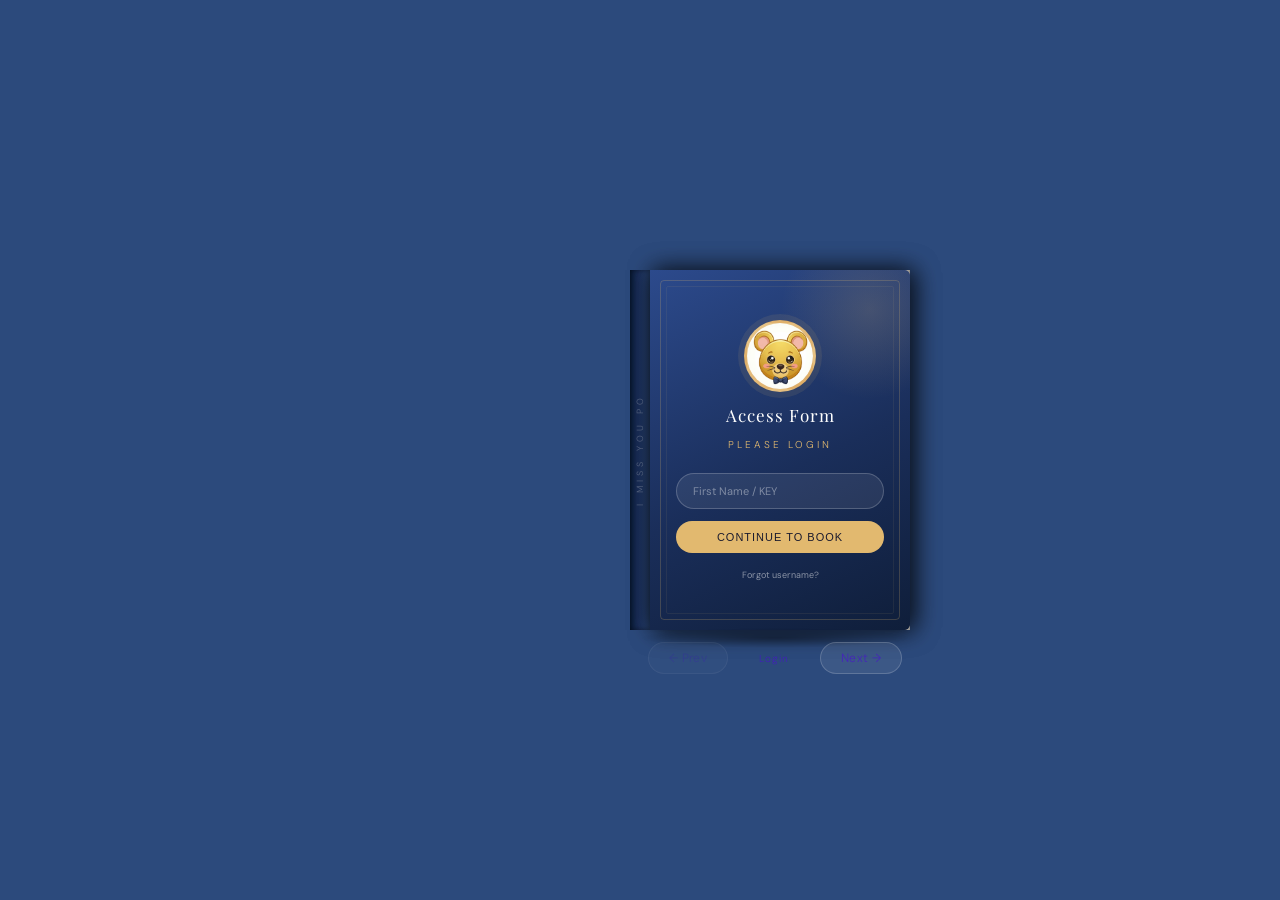
==== miniProject/3d-book-portfolio.html @ 0c10f8c3 "Add files via upload" ====
<!DOCTYPE html>
<html lang="en">
<head>
<meta charset="UTF-8">
<meta name="viewport" content="width=device-width, initial-scale=1.0, maximum-scale=1.0">
<title>MINI PROJECT NI MICK</title>
<link href="https://fonts.googleapis.com/css2?family=Playfair+Display:ital,wght@0,400;0,500;1,400&family=DM+Sans:wght@300;400;500&display=swap" rel="stylesheet">
<link rel="stylesheet" href="style.css">
</head>
<body>
<audio id="bgMusic" loop>
  <source src="Such a good duo  BEN&BEN - LIFETIME (REIMAGINED).mp3" type="audio/mpeg">
</audio>

<!--
  BOOK STRUCTURE:
  page-0 = Login Cover (front) / Inside-cover (back)
  page-1 = Original Cover (front) / Inside-cover (back)
  page-2 = About (front) / Projects (back)
  page-3 = Work Experience (front) / Education (back)
  page-4 = Skills (front) / Tools (back)
  page-5 = Contact (front) / Back cover (back)
-->

<div class="scene" id="scene">
  <div class="book" id="book">

    <!-- SPINE -->
    <div class="spine"><span class="spine-text">i miss you po</span></div>

    <!-- PAGE 0 — LOGIN COVER -->
    <div class="page page-0" id="page-0">
      <!-- FRONT: Login Cover -->
      <div class="face cover-face">
        <div class="cover-frame"></div>
        <div class="cover-frame2"></div>
        <div class="c-avatar">
          <img src="images/maws.png" alt="Profile">
        </div>
        <div class="c-name">Access Form</div>
        <div class="c-role">Please Login</div>
        
        <div class="login-form">
          <input type="text" class="login-input" id="userLogin" placeholder="First Name / KEY">
          <button class="login-btn"  onclick="userLogin()">Continue to book</button>
          <a href="#" id="openModal" class="forgot-link">Forgot username?</a>
        </div>


      </div>
      <!-- BACK: Inside cover left -->
      <div class="face back cover-back-face">
        <div class="cover-back-inner">
          <p>"Was there a lifetime waiting for us. In a world where I was yours?"</p>
        </div>
      </div>
    </div>

    <!-- PAGE 1 — ORIGINAL COVER -->
    <div class="page page-1" id="page-1">
      <!-- FRONT: Cover -->
      <div class="face cover-face">
        <div class="cover-frame"></div>
        <div class="cover-frame2"></div>
        <div class="b-avatar" id="openLetter">
          <img src="images/embelop.svg" alt="Profile">
        </div>
        <div class="c-name" id="welcomeUser"> </div>
        <div class="c-role">Different Projects</div>
        <div class="c-loc">Semi Vibe Coded</div>
        <div class="c-nav">
          <div class="c-nav-item" onclick="goToPage(2,event)">Open Book <span>›</span></div>
        </div>


      </div>
      <!-- BACK: Inside cover left -->
      <div class="face back cover-back-face">
        <div class="cover-back-inner">
          <p>"Was there a lifetime waiting for us. In a world where I was yours?"</p>
        </div>
      </div>
    </div>

    <!-- PAGE 2 — ABOUT / PROJECTS -->
    <div class="page page-2" id="page-2">
      <!-- FRONT: About -->
      <div class="face page-face">
        <div class="sec-label">About Book</div>
        <div class="about-header">
          <div class="sm-avatar">
            <img src="images/mouse.jfif">
          </div>
          <div>
            <div class="about-name">Mini Projects Book</div>
            <div class="about-role">HTML · CSS · JavaScript</div>
          </div>
        </div>
        <p class="about-bio">This stuff showcases projects created by Mickael as part of journey in learning JavaScript and web development. Every shi in this collection was built by applying newly learned concepts to real, functional applications. Through hands-on practice and continuous experimentation, these projects reflect not only technical skills but also creativity, and a commitment to learning.</p>
        <div class="sec-label">!!!</div>
        <div class="proj-card">
          <div class="proj-name">Additional</div>
          <div class="proj-desc">Sorry not sorry, pero hindi narerecord mga progress and data niyo kasi di ko pa naaral ang DB.</div>
          <div class="proj-tags"><span class="tag">SORRY</span><span class="tag">NOT</span><span class="tag">SORRY</span></div>
        </div>
        <div class="page-num page-num-right">1</div>
      </div>
      <!-- BACK -->
      <div class="face back page-face right-page">
        <div class="sec-label">My Projects</div>
        <div class="proj-card">
          <div class="proj-name">Weather Dashboard</div>
          <div class="proj-desc">Real-time weather with charts and location search.</div>
          <div class="proj-tags"><span class="tag">React</span><span class="tag">OpenWeather API</span></div>
        </div>
        <div class="proj-card">
          <div class="proj-name">Blog CMS</div>
          <div class="proj-desc">Headless CMS with markdown editor and image upload.</div>
          <div class="proj-tags"><span class="tag">Next.js</span><span class="tag">Contentful</span></div>
        </div>
        <div class="proj-card">
          <div class="proj-name">Chat App</div>
          <div class="proj-desc">Real-time messaging with rooms and file sharing.</div>
          <div class="proj-tags"><span class="tag">Socket.io</span><span class="tag">Express</span></div>
        </div>
        <div class="page-num page-num-left">2</div>
      </div>
    </div>

    <!-- PAGE 3 — WORK / EDUCATION -->
    <div class="page page-3" id="page-3">
      <!-- FRONT: Work Experience -->
      <div class="face page-face">
        <div class="sec-label">Work Experience</div>
        <div class="exp-item">
          <div class="exp-title">Senior Developer — Software Pro</div>
          <div class="exp-co">Tech Solutions Inc.</div>
          <div class="exp-date">2022 – Present</div>
        </div>
        <div class="exp-item">
          <div class="exp-title">Web Developer</div>
          <div class="exp-co">Digital Agency PH</div>
          <div class="exp-date">2020 – 2022</div>
        </div>
        <div class="exp-item">
          <div class="exp-title">Junior Developer</div>
          <div class="exp-co">StartupHub Manila</div>
          <div class="exp-date">2019 – 2020</div>
        </div>
        <div class="exp-item">
          <div class="exp-title">Freelance Developer</div>
          <div class="exp-co">Self-employed</div>
          <div class="exp-date">2018 – 2019</div>
        </div>
        <div class="page-num page-num-right">3</div>
      </div>
      <!-- BACK: Education -->
      <div class="face back page-face right-page">
        <div class="sec-label">Education</div>
        <div class="exp-item">
          <div class="exp-title">BS Computer Science</div>
          <div class="exp-co">University of the Philippines</div>
          <div class="exp-date">2015 – 2019</div>
        </div>
        <div class="exp-item">
          <div class="exp-title">Fullstack Bootcamp</div>
          <div class="exp-co">Zuitt Coding Bootcamp</div>
          <div class="exp-date">2019</div>
        </div>
        <div class="sec-label" style="margin-top:4px;">Certifications</div>
        <div class="exp-item">
          <div class="exp-title">AWS Solutions Architect</div>
          <div class="exp-co">Amazon Web Services</div>
          <div class="exp-date">2023</div>
        </div>
        <div class="exp-item">
          <div class="exp-title">Meta Front-End Developer</div>
          <div class="exp-co">Meta / Coursera</div>
          <div class="exp-date">2022</div>
        </div>
        <div class="page-num page-num-left">4</div>
      </div>
    </div>

    <!-- PAGE 4 — SKILLS / TOOLS -->
    <div class="page page-4" id="page-4">
      <!-- FRONT: Skills -->
      <div class="face page-face" id="skills-face">
        <div class="sec-label">Technical Skills</div>
        <div class="skill-row">
          <div class="skill-hdr"><span>HTML / CSS</span><span>95%</span></div>
          <div class="skill-track"><div class="skill-fill" data-w="0.95"></div></div>
        </div>
        <div class="skill-row">
          <div class="skill-hdr"><span>JavaScript</span><span>90%</span></div>
          <div class="skill-track"><div class="skill-fill" data-w="0.90"></div></div>
        </div>
        <div class="skill-row">
          <div class="skill-hdr"><span>React / Vue</span><span>85%</span></div>
          <div class="skill-track"><div class="skill-fill" data-w="0.85"></div></div>
        </div>
        <div class="skill-row">
          <div class="skill-hdr"><span>Node.js</span><span>80%</span></div>
          <div class="skill-track"><div class="skill-fill" data-w="0.80"></div></div>
        </div>
        <div class="skill-row">
          <div class="skill-hdr"><span>SQL / MongoDB</span><span>75%</span></div>
          <div class="skill-track"><div class="skill-fill" data-w="0.75"></div></div>
        </div>
        <div class="skill-row">
          <div class="skill-hdr"><span>Python</span><span>70%</span></div>
          <div class="skill-track"><div class="skill-fill" data-w="0.70"></div></div>
        </div>
        <div class="skill-row">
          <div class="skill-hdr"><span>TypeScript</span><span>80%</span></div>
          <div class="skill-track"><div class="skill-fill" data-w="0.80"></div></div>
        </div>
        <div class="page-num page-num-right">5</div>
      </div>
      <!-- BACK: Tools -->
      <div class="face back page-face right-page">
        <div class="sec-label">Tools & Tech</div>
        <div class="tool-grid">
          <span class="chip">Git / GitHub</span>
          <span class="chip">Docker</span>
          <span class="chip">Figma</span>
          <span class="chip">AWS</span>
          <span class="chip">Vite</span>
          <span class="chip">Tailwind CSS</span>
          <span class="chip">Linux</span>
          <span class="chip">REST APIs</span>
          <span class="chip">GraphQL</span>
          <span class="chip">Jest</span>
          <span class="chip">Webpack</span>
          <span class="chip">Vercel</span>
          <span class="chip">Netlify</span>
          <span class="chip">Postman</span>
          <span class="chip">VS Code</span>
        </div>
        <div class="sec-label" style="margin-top:8px;">Languages</div>
        <div class="tool-grid">
          <span class="chip">🇵🇭 Filipino</span>
          <span class="chip">🇺🇸 English</span>
        </div>
        <div class="page-num page-num-left">6</div>
      </div>
    </div>

    <!-- PAGE 5 — CONTACT / BACK -->
    <div class="page page-5" id="page-5">
      <!-- FRONT: Contact -->
      <div class="face page-face">
        <div class="sec-label">Get In Touch</div>
        <div class="contact-row">
          <div class="ci"><svg viewBox="0 0 24 24"><path d="M20 4H4c-1.1 0-2 .9-2 2v12c0 1.1.9 2 2 2h16c1.1 0 2-.9 2-2V6c0-1.1-.9-2-2-2zm0 4-8 5-8-5V6l8 5 8-5v2z"/></svg></div>
          john.santos@email.com
        </div>
        <div class="contact-row">
          <div class="ci"><svg viewBox="0 0 24 24"><path d="M20 10.999h2C22 5.869 18.127 2 12.99 2v2C17.052 4 20 6.943 20 10.999z"/><path d="M13 8c2.103 0 3 .897 3 3h2c0-3.225-1.775-5-5-5v2zm3.422 5.443a1.001 1.001 0 0 0-1.391.043l-2.393 2.461c-.576-.11-1.734-.471-2.926-1.66-1.192-1.193-1.553-2.354-1.66-2.926l2.459-2.394a1 1 0 0 0 .043-1.391L6.859 3.513a1 1 0 0 0-1.391-.087l-2.17 1.861a1 1 0 0 0-.29.649c-.015.25-.301 6.172 4.291 10.766C11.305 20.707 16.323 21 17.705 21c.202 0 .326-.006.359-.008a.992.992 0 0 0 .648-.291l1.86-2.171a1 1 0 0 0-.085-1.39l-4.065-3.697z"/></svg></div>
          +63 917 555 0123
        </div>
        <div class="contact-row">
          <div class="ci"><svg viewBox="0 0 24 24"><path d="M12 2A10 10 0 0 0 2 12c0 4.42 2.87 8.17 6.84 9.5.5.08.66-.23.66-.5v-1.69c-2.77.6-3.36-1.34-3.36-1.34-.46-1.16-1.11-1.47-1.11-1.47-.91-.62.07-.6.07-.6 1 .07 1.53 1.03 1.53 1.03.87 1.52 2.34 1.07 2.91.83.09-.65.35-1.09.63-1.34-2.22-.25-4.55-1.11-4.55-4.92 0-1.11.38-2 1.03-2.71-.1-.25-.45-1.29.1-2.64 0 0 .84-.27 2.75 1.02.79-.22 1.65-.33 2.5-.33.85 0 1.71.11 2.5.33 1.91-1.29 2.75-1.02 2.75-1.02.55 1.35.2 2.39.1 2.64.65.71 1.03 1.6 1.03 2.71 0 3.82-2.34 4.66-4.57 4.91.36.31.69.92.69 1.85V21c0 .27.16.59.67.5C19.14 20.16 22 16.42 22 12A10 10 0 0 0 12 2z"/></svg></div>
          github.com/johnsantos
        </div>
        <div class="contact-row">
          <div class="ci"><svg viewBox="0 0 24 24"><path d="M19 3a2 2 0 0 1 2 2v14a2 2 0 0 1-2 2H5a2 2 0 0 1-2-2V5a2 2 0 0 1 2-2h14m-.5 15.5v-5.3a3.26 3.26 0 0 0-3.26-3.26c-.85 0-1.84.52-2.32 1.3v-1.11h-2.79v8.37h2.79v-4.93c0-.77.62-1.4 1.39-1.4a1.4 1.4 0 0 1 1.4 1.4v4.93h2.79M6.88 8.56a1.68 1.68 0 0 0 1.68-1.68c0-.93-.75-1.69-1.68-1.69a1.69 1.69 0 0 0-1.69 1.69c0 .93.76 1.68 1.69 1.68m1.39 9.94v-8.37H5.5v8.37h2.77z"/></svg></div>
          linkedin.com/in/johnsantos
        </div>
        <div class="avail">
          <div class="avail-t">✓ Available for freelance</div>
          <div class="avail-s">Open to projects & collaborations</div>
        </div>
        <div class="page-num page-num-right">7</div>
      </div>
      <!-- BACK: Back cover inside -->
      <div class="face back" style="background:linear-gradient(160deg,#1a2e5a,#0d1e3a);display:flex;align-items:center;justify-content:center;">
        <div style="text-align:center;padding:20px;">
          <div style="font-family:'Playfair Display',serif;font-size:22px;color:var(--gold);margin-bottom:8px;">JS</div>
          <div style="font-size:9px;color:rgba(255,255,255,0.25);letter-spacing:3px;text-transform:uppercase;">Thank You</div>
        </div>
      </div>
    </div>

  </div><!-- /book -->

  <div class="book-shadow"></div>

  <!-- NAV ARROWS -->
  <div class="nav-arrows">
    <button class="arr-btn" id="btn-prev" onclick="prevPage()">← Prev</button>
    <span class="page-indicator" id="pg-indicator">Login</span>
    <button class="arr-btn" id="btn-next" onclick="nextPage()">Next →</button>
  </div>

</div><!-- /scene -->

  <!-- MODAL — outside book so it renders over everything -->
  <div class="modal" id="forgotModal">
    <div class="modal-inner">
      <h2>BOOK ASSISTANT</h2>
      <span>Oh, you forgot your name? Then go ask your mommah, kiddo.</span>
      <span><a target="_blank" href="https://m.me/meckmeckmick">Click here</a> and send me a message on Messenger so I can give you the master key or add your name to the access list.</span>
      <button class="got">Got It</button>
    </div>
  </div>
<div id="letterModal" class="letModal">
   <div style="display:flex; flex-direction:column; align-items:center; gap:0;">
  <p id="userLetter" class="letter">
      
        </p>

        <button id="closeLetter">
            Close
        </button>
</div>
</div>
<script src="index.js"></script>
</body>
</html>
---- miniProject/style.css ----
*, *::before, *::after { margin: 0; padding: 0; box-sizing: border-box; }

:root {
  --bw: 260px;   /* book width (one side) */
  --bh: 360px;   /* book height */
  --sp: 20px;    /* spine width */
  --navy: #1a2e5a;
  --blue: #2c4a7c;
  --gold: #e2b96f;
  --gold2: #d4943a;
  --page: #f5f1eb;
  --line: #e0dbd4;
  --ink: #2a2a2a;
  --muted: #888;
}

html, body {
  width: 100%;
  height: 100%;
  display: flex;
  align-items: center;
  justify-content: center; /* changed */
  background: transparent;
  font-family: 'DM Sans', sans-serif;
  overflow: hidden;
  background-color: #2c4a7c;
}
/* ── LOGIN FORM ── */
.login-form {
  display: flex;
  flex-direction: column;
  gap: 12px;
  width: 80%;
  margin-top: 10px;
}

.login-input {
  background: rgba(255, 255, 255, 0.08);
  border: 0.5px solid rgba(255, 255, 255, 0.2);
  border-radius: 20px;
  padding: 10px 16px;
  font-size: 11px;
  color: white;
  outline: none;
  font-family: 'DM Sans', sans-serif;
  transition: all 0.2s;
}

.login-input::placeholder {
  color: rgba(255, 255, 255, 0.4);
}

.login-input:focus {
  border-color: var(--gold);
  background: rgba(255, 255, 255, 0.12);
}

.login-btn {
  background: var(--gold);
  color: #1a1a2e;
  border: none;
  border-radius: 20px;
  padding: 10px;
  font-size: 11px;
  font-weight: 500;
  cursor: pointer;
  transition: all 0.2s;
  text-transform: uppercase;
  letter-spacing: 1px;
  display: flex;
  align-items: center;
  justify-content: center;
  gap: 6px;
}

.login-btn:hover {
  background: var(--gold2);
  transform: translateY(-1px);
}

.forgot-link {
  font-size: 9px;
  color: rgba(255, 255, 255, 0.5);
  text-decoration: none;
  text-align: center;
  margin-top: 4px;
  transition: color 0.2s;
}

.forgot-link:hover {
  color: var(--gold);
}
.modal {
  display: none;
  position: fixed;
  inset: 0;
  justify-content: center;
  align-items: center;
  background: rgba(0, 0, 0, 0.75);
  backdrop-filter: blur(6px);
  z-index: 999;
}

.modal.active {
  display: flex;
}

.modal-inner {
  background: linear-gradient(160deg, #1a2e5a, #0d1e3a);
  border: 1px solid rgba(226, 185, 111, 0.4);
  border-radius: 16px;
  padding: 28px 24px;
  width: 80%;
  max-width: 260px;
  display: flex;
  flex-direction: column;
  gap: 14px;
  box-shadow: 0 0 40px rgba(0, 0, 0, 0.6), 0 0 0 1px rgba(226,185,111,0.08);
  text-align: center;
}

.modal-inner h2 {
  font-family: 'Playfair Display', serif;
  font-size: 14px;
  color: var(--gold);
  letter-spacing: 2px;
  text-transform: uppercase;
}

.modal-inner span {
  display: block;
  font-size: 10px;
  color: rgba(255, 255, 255, 0.7);
  line-height: 1.7;
  font-weight: 300;
}

.modal-inner a {
  color: var(--gold);
  text-decoration: none;
}

.modal-inner a:hover {
  color: var(--gold2);
  text-decoration: underline;
}

.got {
  background: linear-gradient(135deg, var(--gold2), var(--gold));
  color: #1a1a2e;
  border: none;
  border-radius: 20px;
  padding: 9px 20px;
  font-size: 10px;
  font-weight: 500;
  letter-spacing: 1px;
  text-transform: uppercase;
  cursor: pointer;
  font-family: 'DM Sans', sans-serif;
  transition: all 0.2s;
  align-self: center;
  width: 100%;
}

.got:hover {
  transform: translateY(-1px);
  box-shadow: 0 4px 12px rgba(226, 185, 111, 0.3);
}


/* ── SCENE ── */
.scene {
  perspective: 1000px;
  width: calc(var(--bw) * 2 + var(--sp));
  height: var(--bh);
  position: relative;
}
/* ── BOOK WRAPPER ── */
.book {
  width: 100%; height: 100%;
  position:relative;
  align-items: center;
  justify-content: center;
  transform-style: preserve-3d;
  transform: rotateY(0deg);
}

/* ── SPINE ── */
.spine {
  position: absolute;
  left: var(--bw);
  width: var(--sp);
  height: var(--bh);
  background: linear-gradient(to right, #0c1e3a, #1a2e5a 40%, #2c4a7c);
  transform: translateZ(0);
  display: flex; align-items: center; justify-content: center;
  z-index: 5;
  box-shadow: inset -2px 0 6px rgba(0,0,0,0.3), inset 2px 0 4px rgba(0,0,0,0.2);
}
.spine-text {
  writing-mode: vertical-rl;
  transform: rotate(180deg);
  font-size: 9px; letter-spacing: 4px;
  color: rgba(255,255,255,0.3);
  text-transform: uppercase; font-weight: 300;
}

/* ── PAGE BASE ── */
.page {
  position: absolute;
  width: var(--bw);
  height: var(--bh);
  transform-style: preserve-3d;
  transform-origin: left center;
  transition: transform 0.9s cubic-bezier(0.645, 0.045, 0.355, 1.000);
  cursor: pointer;
}

/* pages stack on the right side */
.page { left: calc(var(--bw) + var(--sp)); }

/* z-ordering: cover on top when closed, pages peel below */
.page-0 { z-index: 11; } /* NEW LOGIN COVER */
.page-1 { z-index: 10; } /* ORIGINAL COVER */
.page-2 { z-index: 9; }
.page-3 { z-index: 8; }
.page-4 { z-index: 7; }
.page-5 { z-index: 6; }

/* when flipped, increase z so flipped pages sit above remaining */
.page.flipped { z-index: 20; }
.page-1.flipped { z-index: 21; }
.page-2.flipped { z-index: 22; }
.page-3.flipped { z-index: 23; }
.page-4.flipped { z-index: 24; }
.page-5.flipped { z-index: 25; }

.page.flipped { transform: rotateY(-180deg); }

/* ── FACE (front / back of each leaf) ── */
.face {
  position: absolute; inset: 0;
  backface-visibility: hidden;
  -webkit-backface-visibility: hidden;
  overflow: hidden;
}
.face.back {
  transform: rotateY(180deg);
}

/* ── COVER FACE ── */
.cover-face {
  background: linear-gradient(155deg, #2c4a8c 0%, #1a2e5a 55%, #0f1e3a 100%);
  border-radius: 0 6px 6px 0;
  display: flex; flex-direction: column;
  align-items: center; justify-content: center;
  gap: 12px;
  box-shadow: 4px 0 24px rgba(0,0,0,0.55);
  cursor: pointer;
  overflow: hidden;
}
.cover-face::before {
  content: '';
  position: absolute; top: -50px; right: -50px;
  width: 180px; height: 180px;
  background: radial-gradient(circle, rgba(226,185,111,0.18) 0%, transparent 70%);
  pointer-events: none;
}
.cover-frame {
  position: absolute; inset: 10px;
  border: 1px solid rgba(226,185,111,0.22);
  border-radius: 4px; pointer-events: none;
}
.cover-frame2 {
  position: absolute; inset: 16px;
  border: 0.5px solid rgba(226,185,111,0.08);
  border-radius: 2px; pointer-events: none;
}
.c-avatar {
  width: 72px; height: 72px; border-radius: 50%;
  background: linear-gradient(135deg, var(--gold), var(--gold2));
  display: flex; align-items: center; justify-content: center;
  font-family: 'Playfair Display', serif;
  font-size: 24px; color: #1a1a2e;
  border: 3px solid rgba(255,255,255,0.2);
  box-shadow: 0 0 0 6px rgba(226,185,111,0.1);
  position: relative; z-index: 1;
}
.c-avatar img{
  width:100%;
  height:100%;
  object-fit:cover;
  border-radius:50%;
}

.b-avatar {
  
  cursor: pointer;
  gap: 5px;
  width: 40%; height: 20%; border-radius: 10%;
  background: linear-gradient(135deg, var(--gold), var(--gold2));
  display: flex; align-items: center; justify-content: center;
  font-family: 'Playfair Display', serif;
  font-size: 24px; color: #1a1a2e;
  border: 3px solid rgba(255,255,255,0.2);
 
  position: relative; z-index: 1;
}
.b-avatar:hover .b-avatar img{
   transform:translateY(-5px)
}
/* ── LETTER MODAL ── */
.letModal {
  display: none;
  position: fixed;
  inset: 0;
  justify-content: center;
  align-items: center;
  background: rgba(0, 0, 0, 0.80);
  backdrop-filter: blur(6px);
  z-index: 999;
  padding: 16px;
}

/* wrapper: letter + button stacked */
.letter-wrap {
  display: flex;
  flex-direction: column;
  align-items: center;
  width: 100%;
  max-width: 520px;
}

.letter {
  position: relative;
  width: 80%;
  max-height: 69vh;
  overflow-y: auto;

  background: #c8a97e;
  background-image: linear-gradient(#c8a97e 95%, #9e7a4a 95%);
  background-size: 100% 22px;
  color: #2a1a0a;

  padding: 40px 44px 48px;
  border-radius: 2px;
  box-shadow:
    0 2px 0 #b8905e,
    0 4px 0 #a67c4e,
    0 20px 40px rgba(0,0,0,0.5);

  
    font-family: "Plus Jakarta Sans", sans-serif;
    font-weight: 500;  /* This triggers your 500-normal woff2 */
    font-style: normal;

  font-size: 20.5px;
  line-height: 2;
  font-style: italic;
  text-align: center;
  letter-spacing: 0.4px;
  white-space: pre-line;

  clip-path: polygon(
    0% 2%, 3% 0%, 6% 2%, 9% 0%, 12% 2%,
    15% 0%, 18% 2%, 21% 0%, 24% 2%, 27% 0%,
    30% 2%, 33% 0%, 36% 2%, 39% 0%, 42% 2%,
    45% 0%, 48% 2%, 51% 0%, 54% 2%, 57% 0%,
    60% 2%, 63% 0%, 66% 2%, 69% 0%, 72% 2%,
    75% 0%, 78% 2%, 81% 0%, 84% 2%, 87% 0%,
    90% 2%, 93% 0%, 96% 2%, 100% 0%,
    100% 100%, 0% 100%
  );
}

.letter::before {
  content: '';
  position: absolute;
  top: 0; bottom: 0;
  left: 52px;
  width: 1px;
  background: rgba(200, 80, 80, 0.35);
  pointer-events: none;
}

.letter::after {
  content: '🎀';
  position: absolute;
  top: 14px;
  left: 50%;
  transform: translateX(-50%);
  font-size: 14px;
  color: var(--gold2);
  font-style: normal;
  pointer-events: none;
}

#closeLetter {
  display: block;
  margin: 18px auto 0;
  background: linear-gradient(135deg, var(--gold2), var(--gold));
  color: #1a1a2e;
  border: none;
  border-radius: 20px;
  padding: 11px 40px;
  font-size: 10px;
  font-weight: 500;
  letter-spacing: 2px;
  text-transform: uppercase;
  cursor: pointer;
  font-family: 'DM Sans', sans-serif;
  transition: all 0.2s;
  box-shadow: 0 4px 12px rgba(226, 185, 111, 0.35);
}

#closeLetter:hover {
  transform: translateY(-2px);
  box-shadow: 0 6px 18px rgba(226, 185, 111, 0.5);
}

/* ── LETTER MOBILE (portrait) ── */
@media (max-width: 600px) {
  .letter-wrap {
    max-width: 92vw;
  }
  .letter {
    max-height: 68vh;
    font-size: 10.5px;
    padding: 32px 24px 40px;
  }
  .letter::before {
    left: 32px;
  }
  #closeLetter {
    padding: 10px 28px;
    font-size: 9px;
  }
}

.b-avatar img{
  width:100%;
  height:100%;
  object-fit:cover;
  border-radius:10%;
}


.c-name {
  font-family: 'Playfair Display', serif;
  font-size: 17px; color: white; letter-spacing: 1px;
  position: relative; z-index: 1; text-align: center;
}
.c-role {
  font-size: 10px; color: var(--gold);
  letter-spacing: 3px; text-transform: uppercase;
  font-weight: 300; position: relative; z-index: 1; text-align: center;
}
.c-loc {
  font-size: 10px; color: rgba(255,255,255,0.3);
  position: relative; z-index: 1;
}

/* cover nav links */
.c-nav {
  display: flex; flex-direction: column;
  gap: 6px; width: 70%; position: relative; z-index: 1;
  margin-top: 4px;
}
.c-nav-item {
  display: flex; align-items: center; justify-content: space-between;
  padding: 5px 10px;
  background: rgba(255,255,255,0.06);
  border: 0.5px solid rgba(255,255,255,0.1);
  border-radius: 20px;
  font-size: 10px; color: rgba(255,255,255,0.7);
  cursor: pointer;
  transition: all 0.2s; letter-spacing: 0.5px;
  font-weight: 300;
}
.c-nav-item:hover {
  background: rgba(226,185,111,0.15);
  border-color: rgba(226,185,111,0.4);
  color: var(--gold);
}
.c-nav-item span { color: var(--gold); font-size: 9px; }

/* ── BACK OF COVER / inside left ── */
.cover-back-face {
  background: linear-gradient(160deg, #1a2e5a, #0d1e3a);
  display: flex; align-items: center; justify-content: center;
}
.cover-back-inner {
  width: 80%; text-align: center;
}
.cover-back-inner p {
  color: rgba(255,255,255,0.25); font-size: 11px;
  font-style: italic; line-height: 1.7; font-family: 'Playfair Display', serif;
}

/* ── INNER PAGES ── */
.page-face {
  background: var(--page);
  display: flex; flex-direction: column;
  padding: 18px 16px 14px;
  gap: 10px;
  border-right: 0.5px solid var(--line);
  overflow-y: auto;
}
.page-face.right-page {
  background: #faf7f2;
  border-right: none;
  border-left: 0.5px solid var(--line);
}
/* stacked pages edge effect */
.page-face::after {
  content: '';
  position: absolute; left: 0; top: 0; bottom: 0;
  width: 3px;
  background: repeating-linear-gradient(
    to bottom, #ccc 0, #ccc 1px, var(--page) 1px, var(--page) 4px
  );
  pointer-events: none;
}

.sec-label {
  font-size: 8px; font-weight: 500;
  color: var(--navy); text-transform: uppercase;
  letter-spacing: 2.5px;
  border-bottom: 1px solid var(--navy);
  padding-bottom: 3px;
}
.page-num {
  position: absolute; bottom: 10px;
  font-size: 9px; color: var(--muted); font-weight: 300;
}
.page-num-right { right: 12px; }
.page-num-left { left: 12px; }

/* ABOUT page */
.about-header { display: flex; gap: 10px; align-items: center; }
.sm-avatar {
  width: 44px; height: 44px; border-radius: 50%; flex-shrink: 0;
  background: linear-gradient(135deg, var(--blue), var(--gold));
  display: flex; align-items: center; justify-content: center;
  font-family: 'Playfair Display', serif; font-size: 15px; color: white;
}
.sm-avatar img{
  width:100%;
  height:100%;
  object-fit:cover;
  border-radius:50%;
}
.about-name { font-family: 'Playfair Display', serif; font-size: 13px; color: var(--navy); }
.about-role { font-size: 9px; color: var(--muted); font-weight: 300; margin-top: 1px; }
.about-bio { font-size: 9.5px; color: #555; line-height: 1.7; font-weight: 300; }

/* project card */
.proj-card {
  background: white; border-radius: 5px;
  padding: 7px 9px; border-left: 3px solid var(--blue);
  box-shadow: 0 1px 3px rgba(0,0,0,0.05);
}
.proj-name { font-size: 9px; font-weight: 500; color: var(--navy); }
.proj-desc { font-size: 8px; color: #666; line-height: 1.5; font-weight: 300; margin-top: 2px; }
.proj-tags { display: flex; gap: 3px; flex-wrap: wrap; margin-top: 4px; }
.tag {
  font-size: 7px; background: #e8eef8; color: var(--blue);
  padding: 2px 6px; border-radius: 8px;
}

/* WORK page */
.exp-item {
  padding-bottom: 8px;
  border-bottom: 0.5px solid var(--line);
}
.exp-item:last-child { border-bottom: none; padding-bottom: 0; }
.exp-title { font-size: 9px; font-weight: 500; color: var(--navy); }
.exp-co { font-size: 8px; color: var(--muted); font-weight: 300; margin: 1px 0; }
.exp-date {
  display: inline-block; font-size: 7px; color: white;
  background: var(--blue); padding: 2px 7px; border-radius: 10px;
}

/* SKILLS page */
.skill-row { margin: 2px 0; }
.skill-hdr { display: flex; justify-content: space-between; font-size: 8px; color: #555; margin-bottom: 3px; font-weight: 300; }
.skill-track { height: 4px; background: #ddd; border-radius: 2px; overflow: hidden; }
.skill-fill {
  height: 100%; border-radius: 2px;
  background: linear-gradient(to right, var(--blue), var(--gold));
  transform: scaleX(0); transform-origin: left;
  transition: transform 0.8s ease 0.1s;
}
.skill-fill.animated { transform: scaleX(1); }
.tool-grid { display: flex; flex-wrap: wrap; gap: 4px; }
.chip {
  font-size: 8px; padding: 3px 8px;
  background: white; border: 0.5px solid #ddd;
  border-radius: 10px; color: #555; font-weight: 300;
}

/* CONTACT page */
.contact-row {
  display: flex; align-items: center; gap: 9px;
  font-size: 9px; color: #444; font-weight: 300;
}
.ci {
  width: 22px; height: 22px; border-radius: 50%;
  background: var(--blue); flex-shrink: 0;
  display: flex; align-items: center; justify-content: center;
}
.ci svg { width: 11px; height: 11px; fill: white; }
.avail {
  background: #f0fdf4; border: 0.5px solid #86efac;
  border-radius: 6px; padding: 7px 10px; margin-top: 4px;
}
.avail-t { font-size: 9px; font-weight: 500; color: #166534; }
.avail-s { font-size: 8px; color: #4ade80; font-weight: 300; margin-top: 1px; }

/* ── NAV ARROWS ── */
.nav-arrows {
  position: absolute;
  bottom: -44px; left: 50%; right: 0;
  display: flex; align-items: center; justify-content: center;
  gap: 16px; z-index: 100;
}
.arr-btn {
  background: rgba(255,255,255,0.08);
  border: 0.5px solid rgba(255,255,255,0.18);
  color: rgba(74, 15, 209, 0.7);
  border-radius: 24px; padding: 7px 20px;
  font-size: 12px; cursor: pointer;
  font-family: 'DM Sans', sans-serif; font-weight: 300;
  transition: all 0.2s; letter-spacing: 0.3px;
}
.arr-btn:hover {
  background: rgba(226,185,111,0.15);
  border-color: rgba(226,185,111,0.4);
  color: var(--gold);
}
.page-indicator {
  font-size: 10px; color: rgba(74, 15, 209, 0.7);
  letter-spacing: 1px; font-weight: 300; min-width: 60px; text-align: center;
}

/* ── SHADOW ── */
.book-shadow {
  position: absolute;
  bottom: -18px; left: 50%; right: 0; height: 20px;
  background: radial-gradient(ellipse, rgba(0,0,0,0.35) 0%, transparent 70%);
  pointer-events: none;
  
}

/* ── RESPONSIVE ── */
@media (max-width: 768px){

  :root{
    --bw: 92vw;
    --bh: 85vh;
    --sp: 0px;
  }

  .scene{
    width: var(--bw);
    height: var(--bh);
  }

  .page{
    left: 0;
  }

  .spine{
    display:none;
  }

}


@media (max-width: 680px) {
  :root {
    --bw: 180px;
    --bh: 260px;
    --sp: 14px;
  }
  .c-name { font-size: 13px; }
  .c-role { font-size: 8px; letter-spacing: 2px; }
  .c-nav-item { font-size: 9px; padding: 4px 8px; }
  .c-avatar { width: 54px; height: 54px; font-size: 18px; }
  .page-face { padding: 12px 11px 10px; gap: 7px; }
}
@media (max-width: 430px) {
  :root {
    --bw: 150px;
    --bh: 220px;
    --sp: 12px;
  }
  .c-name { font-size: 11px; }
  .c-avatar { width: 44px; height: 44px; font-size: 14px; }
  .c-nav { gap: 4px; }
  .c-nav-item { font-size: 8px; padding: 4px 8px; }
  .page-face { padding: 10px 9px 8px; gap: 6px; }
  .sec-label { font-size: 7px; }
}
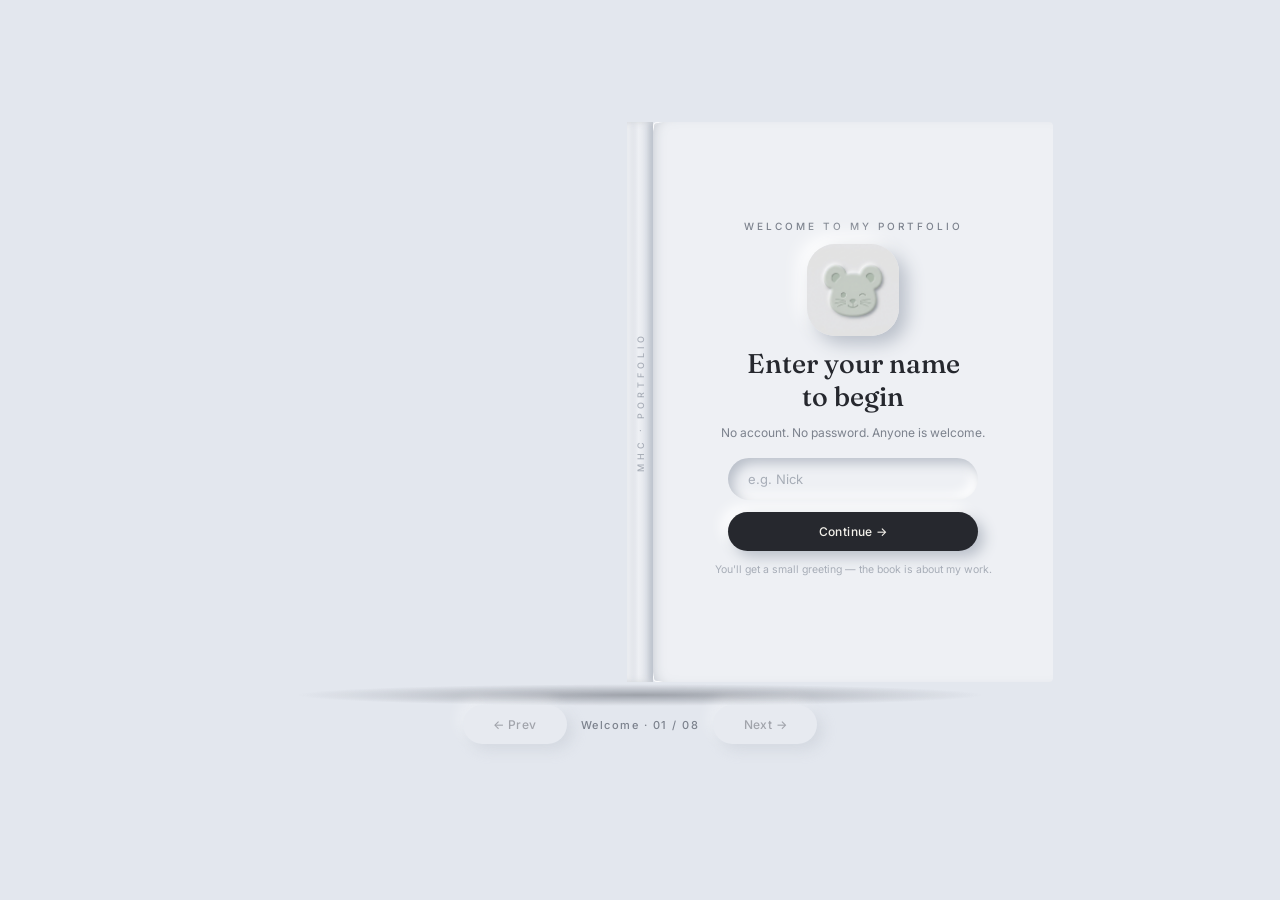
==== commit dd7ff4a4: "feat: update interactive portfolio book Neumorphic book portfolio: welcome flow, 16-face mobile pagi" ====
--- a/miniProject/3d-book-portfolio.html
+++ b/miniProject/3d-book-portfolio.html
@@ -2,319 +2,247 @@
 <html lang="en">
 <head>
 <meta charset="UTF-8">
-<meta name="viewport" content="width=device-width, initial-scale=1.0, maximum-scale=1.0">
-<title>MINI PROJECT NI MICK</title>
-<link href="https://fonts.googleapis.com/css2?family=Playfair+Display:ital,wght@0,400;0,500;1,400&family=DM+Sans:wght@300;400;500&display=swap" rel="stylesheet">
+<meta name="viewport" content="width=device-width, initial-scale=1.0">
+<title>Mickael Hadjie M. Cullamat — Developer Portfolio</title>
+<meta name="description" content="Developer portfolio of Mickael Hadjie M. Cullamat, BSIT student and developer, presented as an interactive book.">
+<link rel="preconnect" href="https://fonts.googleapis.com">
+<link rel="preconnect" href="https://fonts.gstatic.com" crossorigin>
+<link href="https://fonts.googleapis.com/css2?family=Fraunces:opsz,wght@9..144,400;9..144,500;9..144,600&family=Inter:wght@300;400;500;600&display=swap" rel="stylesheet">
 <link rel="stylesheet" href="style.css">
 </head>
 <body>
-<audio id="bgMusic" loop>
-  <source src="Such a good duo  BEN&BEN - LIFETIME (REIMAGINED).mp3" type="audio/mpeg">
-</audio>
 
 <!--
-  BOOK STRUCTURE:
-  page-0 = Login Cover (front) / Inside-cover (back)
-  page-1 = Original Cover (front) / Inside-cover (back)
-  page-2 = About (front) / Projects (back)
-  page-3 = Work Experience (front) / Education (back)
-  page-4 = Skills (front) / Tools (back)
-  page-5 = Contact (front) / Back cover (back)
+  BOOK STRUCTURE (8 leaves / 16 faces):
+  leaf 0: Welcome screen (front) / Inside cover (back)
+  leaf 1: Cover (front) / Hello greeting (back)
+  leaf 2: About (front) / Skills A (back)
+  leaf 3: Skills B (front) / Project 1 (back)
+  leaf 4: Project 2 (front) / Project 3 (back)
+  leaf 5: Project 4 (front) / Education (back)
+  leaf 6: Journey (front) / Contact (back)
+  leaf 7: Thank-you inside (front) / Back cover (back)
+  DESKTOP: 3D leaf engine — leaves sit stacked on the right, flip left
+  with rotateY(-180); a spread shows two faces at once.
+  MOBILE (see index.js m-mode): each of the 16 faces becomes its own
+  navigable page, one swipe = one face. No face is hidden or skipped.
+  NAVIGATION IS LOCKED until a name is entered via Continue.
 -->
 
-<div class="scene" id="scene">
-  <div class="book" id="book">
-
-    <!-- SPINE -->
-    <div class="spine"><span class="spine-text">i miss you po</span></div>
-
-    <!-- PAGE 0 — LOGIN COVER -->
-    <div class="page page-0" id="page-0">
-      <!-- FRONT: Login Cover -->
-      <div class="face cover-face">
-        <div class="cover-frame"></div>
-        <div class="cover-frame2"></div>
-        <div class="c-avatar">
-          <img src="images/maws.png" alt="Profile">
-        </div>
-        <div class="c-name">Access Form</div>
-        <div class="c-role">Please Login</div>
-        
-        <div class="login-form">
-          <input type="text" class="login-input" id="userLogin" placeholder="First Name / KEY">
-          <button class="login-btn"  onclick="userLogin()">Continue to book</button>
-          <a href="#" id="openModal" class="forgot-link">Forgot username?</a>
-        </div>
-
-
-      </div>
-      <!-- BACK: Inside cover left -->
-      <div class="face back cover-back-face">
-        <div class="cover-back-inner">
-          <p>"Was there a lifetime waiting for us. In a world where I was yours?"</p>
-        </div>
-      </div>
+<div class="stage">
+  <div class="scene" id="scene">
+    <div class="book" id="book">
+      <div class="spine" aria-hidden="true"><span class="spine-text">MHC · Portfolio</span></div>
+
+      <!-- LEAF 0 -->
+      <section class="page page-0" id="page-0" aria-label="Welcome">
+        <div class="face welcome-face">
+          <p class="eyebrow">Welcome to my portfolio</p>
+          <!-- Profile image slot: drop your file at images/profile-logo.png.
+               If the file is missing, the MHC monogram fallback shows instead. -->
+          <div class="profile-logo">
+            <span class="profile-fallback" aria-hidden="true">MHC</span>
+            <img src="images/profile-logo.png" alt="Mickael Hadjie M. Cullamat" onerror="this.remove()">
+          </div>
+          <h1 class="welcome-title">Enter your name<br>to begin</h1>
+          <p class="welcome-sub">No account. No password. Anyone is welcome.</p>
+          <form class="welcome-form" id="welcomeForm">
+            <label class="sr-only" for="visitorName">Your name</label>
+            <input type="text" class="neu-input" id="visitorName" placeholder="e.g. Nick" autocomplete="name" maxlength="40">
+            <button type="submit" class="neu-btn neu-btn-primary">Continue →</button>
+          </form>
+          <p class="welcome-hint">You'll get a small greeting — the book is about my work.</p>
+        </div>
+        <div class="face back inside-face" aria-hidden="true">
+          <div class="inside-inner verse-inner" aria-live="polite">
+            <p class="eyebrow eyebrow-gold">Bible Verse of the Day</p>
+            <div class="inside-rule"></div>
+            <blockquote class="verse-text" id="verseText">“For God so loved the world, that he gave his only begotten Son, that whosoever believeth in him should not perish, but have everlasting life.”</blockquote>
+            <p class="verse-ref" id="verseRef">John 3:16 · KJV</p>
+            <div class="inside-rule"></div>
+          </div>
+        </div>
+      </section>
+
+      <!-- LEAF 1 -->
+      <section class="page page-1" id="page-1" aria-label="Cover and greeting">
+        <div class="face cover-face">
+          <p class="eyebrow eyebrow-gold">Developer Portfolio</p>
+          <div class="cover-profile">
+            <span class="cover-profile-fallback" aria-hidden="true"><svg viewBox="0 0 24 24"><path d="M12 12a5 5 0 1 0-5-5 5 5 0 0 0 5 5zm0 2c-4 0-8 2-8 5v1h16v-1c0-3-4-5-8-5z"/></svg></span>
+            <img src="images/profile-logo.png" alt="Mickael Hadjie M. Cullamat" onerror="this.remove()">
+          </div>
+          <h2 class="cover-name">Mickael Hadjie M.<br>Cullamat</h2>
+          <p class="cover-role">BSIT Student · App Developer · Web Developer</p>
+          <p class="cover-visitor" id="coverVisitor">A portfolio presented as a book</p>
+          <button type="button" class="neu-btn cover-open" data-goto="2">Open Book <span aria-hidden="true">›</span></button>
+        </div>
+        <div class="face back page-face" data-title="Hello">
+          <p class="sec-label"><span class="sec-dot"></span>Hello</p>
+          <h3 class="p-title" id="greetTitle">Hello.</h3>
+          <p class="p-sub" id="greetSub">Let's turn the page.</p>
+          <p class="body">This book is a short tour of who I am, what I can build with, and the projects I've made so far. Take your time pi^^.</p>
+          <div class="mini-toc">
+            <span>About → Skills → Projects → Education → Contact</span>
+          </div>
+          <span class="page-num">01</span>
+        </div>
+      </section>
+
+      <!-- LEAF 2 -->
+      <section class="page page-2" id="page-2" aria-label="About and skills">
+        <div class="face page-face" data-title="About">
+          <p class="sec-label"><span class="sec-dot"></span>About Me</p>
+          <h3 class="p-title">BSIT student who learns by building.</h3>
+          <p class="body">I'm <strong>Mickael Hadjie M. Cullamat</strong>, a Bachelor of Science in Information Technology student at <strong>Pampanga State Agricultural University</strong>.</p>
+          <p class="body">I focus on software and web development — programming, practical project development, backend and databases, and deploying real things. I'm also drawn to cybersecurity and learn best through hands-on projects.</p>
+          <div class="inset-card">
+            <p class="inset-k">Currently</p>
+            <p class="inset-v">Studying · Building · Experimenting with modern tools and different agents</p>
+          </div>
+          <span class="page-num">02</span>
+        </div>
+        <div class="face back page-face" data-title="Skills">
+          <p class="sec-label"><span class="sec-dot"></span>Skills · 1/2</p>
+          <h3 class="p-title">What I use</h3>
+          <p class="skill-group">Programming</p>
+          <div class="chip-row">
+            <span class="neu-chip">Python</span><span class="neu-chip">Java</span><span class="neu-chip">JavaScript</span><span class="neu-chip">HTML</span><span class="neu-chip">CSS</span> <span class="neu-chip">TypeScript</span>
+          </div>
+          <p class="skill-group">Web Development</p>
+          <div class="chip-row">
+            <span class="neu-chip">Bootstrap</span><span class="neu-chip">Responsive Design</span><span class="neu-chip">REST APIs</span>
+          </div>
+          <span class="page-num">03</span>
+        </div>
+      </section>
+
+      <!-- LEAF 3 -->
+      <section class="page page-3" id="page-3" aria-label="More skills and project one">
+        <div class="face page-face" data-title="Skills">
+          <p class="sec-label"><span class="sec-dot"></span>Skills · 2/2</p>
+          <h3 class="p-title">Backend, tools &amp; shipping</h3>
+          <p class="skill-group">Database / Backend</p>
+          <div class="chip-row">
+            <span class="neu-chip">PostgreSQL</span><span class="neu-chip">Neon</span>
+          </div>
+          <p class="skill-group">Tools</p>
+          <div class="chip-row">
+            <span class="neu-chip">Git</span><span class="neu-chip">GitHub</span><span class="neu-chip">Linux</span>
+          </div>
+          <p class="skill-group">Deployment / Services</p>
+          <div class="chip-row">
+            <span class="neu-chip">Vercel</span><span class="neu-chip">Cloudinary</span><span class="neu-chip">Clerk</span><span class="neu-chip">Render</span><span class="neu-chip">Cloudflare</span>
+          </div>
+          <p class="skill-group">Mobile</p>
+          <div class="chip-row">
+            <span class="neu-chip">Android</span><span class="neu-chip">Capacitor</span>
+          </div>
+          <span class="page-num">04</span>
+        </div>
+        <div class="face back page-face project-face" data-title="Project">
+          <div class="project" data-project="0"></div>
+          <span class="page-num">05</span>
+        </div>
+      </section>
+
+      <!-- LEAF 4 -->
+      <section class="page page-4" id="page-4" aria-label="Projects two and three">
+        <div class="face page-face project-face" data-title="Project">
+          <div class="project" data-project="1"></div>
+          <span class="page-num">06</span>
+        </div>
+        <div class="face back page-face project-face" data-title="Project">
+          <div class="project" data-project="2"></div>
+          <span class="page-num">07</span>
+        </div>
+      </section>
+
+      <!-- LEAF 5 -->
+      <section class="page page-5" id="page-5" aria-label="Project four and education">
+        <div class="face page-face project-face" data-title="Project">
+          <div class="project" data-project="3"></div>
+          <span class="page-num">08</span>
+        </div>
+        <div class="face back page-face" data-title="Education">
+          <p class="sec-label"><span class="sec-dot"></span>Education</p>
+          <h3 class="p-title">Where I study</h3>
+          <div class="edu-card">
+            <p class="edu-degree">Bachelor of Science in Information Technology (BSIT)</p>
+            <p class="edu-school">Pampanga State Agricultural University</p>
+            <p class="edu-note">Coursework in programming, web development, databases, and practical project work. Details such as dates, GPA, and honors are intentionally omitted.</p>
+          </div>
+          <span class="page-num">09</span>
+        </div>
+      </section>
+
+      <!-- LEAF 6 -->
+      <section class="page page-6" id="page-6" aria-label="Journey and contact">
+        <div class="face page-face" data-title="Journey">
+          <p class="sec-label"><span class="sec-dot"></span>Development Journey</p>
+          <h3 class="p-title">Experience &amp; learning</h3>
+          <p class="body">Rather than job titles, here's what I've actually been doing:</p>
+          <ul class="journey">
+            <li>Personal software &amp; web projects, end to end</li>
+            <li>Mobile development with Android and Capacitor</li>
+            <li>Backend and database work with PostgreSQL / Neon</li>
+            <li>Deploying with Vercel and modern services</li>
+            <li>Daily Git / GitHub and Linux workflows</li>
+            <li>Learning cybersecurity fundamentals by doing</li>
+          </ul>
+          <span class="page-num">10</span>
+        </div>
+        <div class="face back page-face" data-title="Contact">
+          <p class="sec-label"><span class="sec-dot"></span>Contact</p>
+          <h3 class="p-title">Let's connect.</h3>
+          <p class="body">Interested in collaborating, discussing a project, or simply connecting? Feel free to reach out.</p>
+          <!-- TODO: replace the href/labels below with your real links. Leave any unknown entry href="#" and it renders as "coming soon". -->
+          <div class="contact-list">
+            <a class="contact-row" id="linkGithub" href="#" target="_blank" rel="noopener">
+              <span class="contact-ic" aria-hidden="true"><svg viewBox="0 0 24 24"><path d="M12 2A10 10 0 0 0 2 12c0 4.42 2.87 8.17 6.84 9.5.5.08.66-.23.66-.5v-1.69c-2.77.6-3.36-1.34-3.36-1.34-.46-1.16-1.11-1.47-1.11-1.47-.91-.62.07-.6.07-.6 1 .07 1.53 1.03 1.53 1.03.87 1.52 2.34 1.07 2.91.83.09-.65.35-1.09.63-1.34-2.22-.25-4.55-1.11-4.55-4.92 0-1.11.38-2 1.03-2.71-.1-.25-.45-1.29.1-2.64 0 0 .84-.27 2.75 1.02.79-.22 1.65-.33 2.5-.33.85 0 1.71.11 2.5.33 1.91-1.29 2.75-1.02 2.75-1.02.55 1.35.2 2.39.1 2.64.65.71 1.03 1.6 1.03 2.71 0 3.82-2.34 4.66-4.57 4.91.36.31.69.92.69 1.85V21c0 .27.16.59.67.5C19.14 20.16 22 16.42 22 12A10 10 0 0 0 12 2z"/></svg></span>
+              <span><span class="contact-k">GitHub</span><span class="contact-v" id="labelGithub">Add your GitHub URL</span></span>
+            </a>
+            <a class="contact-row" id="linkEmail" href="#" rel="noopener">
+              <span class="contact-ic" aria-hidden="true"><svg viewBox="0 0 24 24"><path d="M20 4H4c-1.1 0-2 .9-2 2v12c0 1.1.9 2 2 2h16c1.1 0 2-.9 2-2V6c0-1.1-.9-2-2-2zm0 4-8 5-8-5V6l8 5 8-5v2z"/></svg></span>
+              <span><span class="contact-k">Email</span><span class="contact-v" id="labelEmail">Add your email</span></span>
+            </a>
+            <a class="contact-row" id="linkLinkedin" href="#" target="_blank" rel="noopener">
+              <span class="contact-ic" aria-hidden="true"><svg viewBox="0 0 24 24"><path d="M19 3a2 2 0 0 1 2 2v14a2 2 0 0 1-2 2H5a2 2 0 0 1-2-2V5a2 2 0 0 1 2-2h14m-.5 15.5v-5.3a3.26 3.26 0 0 0-3.26-3.26c-.85 0-1.84.52-2.32 1.3v-1.11h-2.79v8.37h2.79v-4.93c0-.77.62-1.4 1.39-1.4a1.4 1.4 0 0 1 1.4 1.4v4.93h2.79M6.88 8.56a1.68 1.68 0 0 0 1.68-1.68c0-.93-.75-1.69-1.68-1.69a1.69 1.69 0 0 0-1.69 1.69c0 .93.76 1.68 1.69 1.68m1.39 9.94v-8.37H5.5v8.37h2.77z"/></svg></span>
+              <span><span class="contact-k">LinkedIn</span><span class="contact-v" id="labelLinkedin">Add your LinkedIn URL</span></span>
+            </a>
+          </div>
+          <span class="page-num">11</span>
+        </div>
+      </section>
+
+      <!-- LEAF 7 -->
+      <section class="page page-7" id="page-7" aria-label="Thank you and back cover">
+        <div class="face page-face thanks-face" data-title="Thanks">
+          <p class="sec-label"><span class="sec-dot"></span>Colophon</p>
+          <h3 class="p-title">Thank you for visiting.</h3>
+          <p class="body">This portfolio is one book, a few pages, and four real projects. If something caught your eye, the contact page is one flip back.</p>
+          <p class="thanks-sig">— Mick</p>
+          <span class="page-num">12</span>
+        </div>
+        <div class="face back back-cover">
+          <div class="back-mono">MHC</div>
+          <p class="back-name">Mickael Hadjie M. Cullamat</p>
+          <p class="back-sub">Developer Portfolio</p>
+        </div>
+      </section>
+
     </div>
-
-    <!-- PAGE 1 — ORIGINAL COVER -->
-    <div class="page page-1" id="page-1">
-      <!-- FRONT: Cover -->
-      <div class="face cover-face">
-        <div class="cover-frame"></div>
-        <div class="cover-frame2"></div>
-        <div class="b-avatar" id="openLetter">
-          <img src="images/embelop.svg" alt="Profile">
-        </div>
-        <div class="c-name" id="welcomeUser"> </div>
-        <div class="c-role">Different Projects</div>
-        <div class="c-loc">Semi Vibe Coded</div>
-        <div class="c-nav">
-          <div class="c-nav-item" onclick="goToPage(2,event)">Open Book <span>›</span></div>
-        </div>
-
-
-      </div>
-      <!-- BACK: Inside cover left -->
-      <div class="face back cover-back-face">
-        <div class="cover-back-inner">
-          <p>"Was there a lifetime waiting for us. In a world where I was yours?"</p>
-        </div>
-      </div>
-    </div>
-
-    <!-- PAGE 2 — ABOUT / PROJECTS -->
-    <div class="page page-2" id="page-2">
-      <!-- FRONT: About -->
-      <div class="face page-face">
-        <div class="sec-label">About Book</div>
-        <div class="about-header">
-          <div class="sm-avatar">
-            <img src="images/mouse.jfif">
-          </div>
-          <div>
-            <div class="about-name">Mini Projects Book</div>
-            <div class="about-role">HTML · CSS · JavaScript</div>
-          </div>
-        </div>
-        <p class="about-bio">This stuff showcases projects created by Mickael as part of journey in learning JavaScript and web development. Every shi in this collection was built by applying newly learned concepts to real, functional applications. Through hands-on practice and continuous experimentation, these projects reflect not only technical skills but also creativity, and a commitment to learning.</p>
-        <div class="sec-label">!!!</div>
-        <div class="proj-card">
-          <div class="proj-name">Additional</div>
-          <div class="proj-desc">Sorry not sorry, pero hindi narerecord mga progress and data niyo kasi di ko pa naaral ang DB.</div>
-          <div class="proj-tags"><span class="tag">SORRY</span><span class="tag">NOT</span><span class="tag">SORRY</span></div>
-        </div>
-        <div class="page-num page-num-right">1</div>
-      </div>
-      <!-- BACK -->
-      <div class="face back page-face right-page">
-        <div class="sec-label">My Projects</div>
-        <div class="proj-card">
-          <div class="proj-name">Weather Dashboard</div>
-          <div class="proj-desc">Real-time weather with charts and location search.</div>
-          <div class="proj-tags"><span class="tag">React</span><span class="tag">OpenWeather API</span></div>
-        </div>
-        <div class="proj-card">
-          <div class="proj-name">Blog CMS</div>
-          <div class="proj-desc">Headless CMS with markdown editor and image upload.</div>
-          <div class="proj-tags"><span class="tag">Next.js</span><span class="tag">Contentful</span></div>
-        </div>
-        <div class="proj-card">
-          <div class="proj-name">Chat App</div>
-          <div class="proj-desc">Real-time messaging with rooms and file sharing.</div>
-          <div class="proj-tags"><span class="tag">Socket.io</span><span class="tag">Express</span></div>
-        </div>
-        <div class="page-num page-num-left">2</div>
-      </div>
-    </div>
-
-    <!-- PAGE 3 — WORK / EDUCATION -->
-    <div class="page page-3" id="page-3">
-      <!-- FRONT: Work Experience -->
-      <div class="face page-face">
-        <div class="sec-label">Work Experience</div>
-        <div class="exp-item">
-          <div class="exp-title">Senior Developer — Software Pro</div>
-          <div class="exp-co">Tech Solutions Inc.</div>
-          <div class="exp-date">2022 – Present</div>
-        </div>
-        <div class="exp-item">
-          <div class="exp-title">Web Developer</div>
-          <div class="exp-co">Digital Agency PH</div>
-          <div class="exp-date">2020 – 2022</div>
-        </div>
-        <div class="exp-item">
-          <div class="exp-title">Junior Developer</div>
-          <div class="exp-co">StartupHub Manila</div>
-          <div class="exp-date">2019 – 2020</div>
-        </div>
-        <div class="exp-item">
-          <div class="exp-title">Freelance Developer</div>
-          <div class="exp-co">Self-employed</div>
-          <div class="exp-date">2018 – 2019</div>
-        </div>
-        <div class="page-num page-num-right">3</div>
-      </div>
-      <!-- BACK: Education -->
-      <div class="face back page-face right-page">
-        <div class="sec-label">Education</div>
-        <div class="exp-item">
-          <div class="exp-title">BS Computer Science</div>
-          <div class="exp-co">University of the Philippines</div>
-          <div class="exp-date">2015 – 2019</div>
-        </div>
-        <div class="exp-item">
-          <div class="exp-title">Fullstack Bootcamp</div>
-          <div class="exp-co">Zuitt Coding Bootcamp</div>
-          <div class="exp-date">2019</div>
-        </div>
-        <div class="sec-label" style="margin-top:4px;">Certifications</div>
-        <div class="exp-item">
-          <div class="exp-title">AWS Solutions Architect</div>
-          <div class="exp-co">Amazon Web Services</div>
-          <div class="exp-date">2023</div>
-        </div>
-        <div class="exp-item">
-          <div class="exp-title">Meta Front-End Developer</div>
-          <div class="exp-co">Meta / Coursera</div>
-          <div class="exp-date">2022</div>
-        </div>
-        <div class="page-num page-num-left">4</div>
-      </div>
-    </div>
-
-    <!-- PAGE 4 — SKILLS / TOOLS -->
-    <div class="page page-4" id="page-4">
-      <!-- FRONT: Skills -->
-      <div class="face page-face" id="skills-face">
-        <div class="sec-label">Technical Skills</div>
-        <div class="skill-row">
-          <div class="skill-hdr"><span>HTML / CSS</span><span>95%</span></div>
-          <div class="skill-track"><div class="skill-fill" data-w="0.95"></div></div>
-        </div>
-        <div class="skill-row">
-          <div class="skill-hdr"><span>JavaScript</span><span>90%</span></div>
-          <div class="skill-track"><div class="skill-fill" data-w="0.90"></div></div>
-        </div>
-        <div class="skill-row">
-          <div class="skill-hdr"><span>React / Vue</span><span>85%</span></div>
-          <div class="skill-track"><div class="skill-fill" data-w="0.85"></div></div>
-        </div>
-        <div class="skill-row">
-          <div class="skill-hdr"><span>Node.js</span><span>80%</span></div>
-          <div class="skill-track"><div class="skill-fill" data-w="0.80"></div></div>
-        </div>
-        <div class="skill-row">
-          <div class="skill-hdr"><span>SQL / MongoDB</span><span>75%</span></div>
-          <div class="skill-track"><div class="skill-fill" data-w="0.75"></div></div>
-        </div>
-        <div class="skill-row">
-          <div class="skill-hdr"><span>Python</span><span>70%</span></div>
-          <div class="skill-track"><div class="skill-fill" data-w="0.70"></div></div>
-        </div>
-        <div class="skill-row">
-          <div class="skill-hdr"><span>TypeScript</span><span>80%</span></div>
-          <div class="skill-track"><div class="skill-fill" data-w="0.80"></div></div>
-        </div>
-        <div class="page-num page-num-right">5</div>
-      </div>
-      <!-- BACK: Tools -->
-      <div class="face back page-face right-page">
-        <div class="sec-label">Tools & Tech</div>
-        <div class="tool-grid">
-          <span class="chip">Git / GitHub</span>
-          <span class="chip">Docker</span>
-          <span class="chip">Figma</span>
-          <span class="chip">AWS</span>
-          <span class="chip">Vite</span>
-          <span class="chip">Tailwind CSS</span>
-          <span class="chip">Linux</span>
-          <span class="chip">REST APIs</span>
-          <span class="chip">GraphQL</span>
-          <span class="chip">Jest</span>
-          <span class="chip">Webpack</span>
-          <span class="chip">Vercel</span>
-          <span class="chip">Netlify</span>
-          <span class="chip">Postman</span>
-          <span class="chip">VS Code</span>
-        </div>
-        <div class="sec-label" style="margin-top:8px;">Languages</div>
-        <div class="tool-grid">
-          <span class="chip">🇵🇭 Filipino</span>
-          <span class="chip">🇺🇸 English</span>
-        </div>
-        <div class="page-num page-num-left">6</div>
-      </div>
-    </div>
-
-    <!-- PAGE 5 — CONTACT / BACK -->
-    <div class="page page-5" id="page-5">
-      <!-- FRONT: Contact -->
-      <div class="face page-face">
-        <div class="sec-label">Get In Touch</div>
-        <div class="contact-row">
-          <div class="ci"><svg viewBox="0 0 24 24"><path d="M20 4H4c-1.1 0-2 .9-2 2v12c0 1.1.9 2 2 2h16c1.1 0 2-.9 2-2V6c0-1.1-.9-2-2-2zm0 4-8 5-8-5V6l8 5 8-5v2z"/></svg></div>
-          john.santos@email.com
-        </div>
-        <div class="contact-row">
-          <div class="ci"><svg viewBox="0 0 24 24"><path d="M20 10.999h2C22 5.869 18.127 2 12.99 2v2C17.052 4 20 6.943 20 10.999z"/><path d="M13 8c2.103 0 3 .897 3 3h2c0-3.225-1.775-5-5-5v2zm3.422 5.443a1.001 1.001 0 0 0-1.391.043l-2.393 2.461c-.576-.11-1.734-.471-2.926-1.66-1.192-1.193-1.553-2.354-1.66-2.926l2.459-2.394a1 1 0 0 0 .043-1.391L6.859 3.513a1 1 0 0 0-1.391-.087l-2.17 1.861a1 1 0 0 0-.29.649c-.015.25-.301 6.172 4.291 10.766C11.305 20.707 16.323 21 17.705 21c.202 0 .326-.006.359-.008a.992.992 0 0 0 .648-.291l1.86-2.171a1 1 0 0 0-.085-1.39l-4.065-3.697z"/></svg></div>
-          +63 917 555 0123
-        </div>
-        <div class="contact-row">
-          <div class="ci"><svg viewBox="0 0 24 24"><path d="M12 2A10 10 0 0 0 2 12c0 4.42 2.87 8.17 6.84 9.5.5.08.66-.23.66-.5v-1.69c-2.77.6-3.36-1.34-3.36-1.34-.46-1.16-1.11-1.47-1.11-1.47-.91-.62.07-.6.07-.6 1 .07 1.53 1.03 1.53 1.03.87 1.52 2.34 1.07 2.91.83.09-.65.35-1.09.63-1.34-2.22-.25-4.55-1.11-4.55-4.92 0-1.11.38-2 1.03-2.71-.1-.25-.45-1.29.1-2.64 0 0 .84-.27 2.75 1.02.79-.22 1.65-.33 2.5-.33.85 0 1.71.11 2.5.33 1.91-1.29 2.75-1.02 2.75-1.02.55 1.35.2 2.39.1 2.64.65.71 1.03 1.6 1.03 2.71 0 3.82-2.34 4.66-4.57 4.91.36.31.69.92.69 1.85V21c0 .27.16.59.67.5C19.14 20.16 22 16.42 22 12A10 10 0 0 0 12 2z"/></svg></div>
-          github.com/johnsantos
-        </div>
-        <div class="contact-row">
-          <div class="ci"><svg viewBox="0 0 24 24"><path d="M19 3a2 2 0 0 1 2 2v14a2 2 0 0 1-2 2H5a2 2 0 0 1-2-2V5a2 2 0 0 1 2-2h14m-.5 15.5v-5.3a3.26 3.26 0 0 0-3.26-3.26c-.85 0-1.84.52-2.32 1.3v-1.11h-2.79v8.37h2.79v-4.93c0-.77.62-1.4 1.39-1.4a1.4 1.4 0 0 1 1.4 1.4v4.93h2.79M6.88 8.56a1.68 1.68 0 0 0 1.68-1.68c0-.93-.75-1.69-1.68-1.69a1.69 1.69 0 0 0-1.69 1.69c0 .93.76 1.68 1.69 1.68m1.39 9.94v-8.37H5.5v8.37h2.77z"/></svg></div>
-          linkedin.com/in/johnsantos
-        </div>
-        <div class="avail">
-          <div class="avail-t">✓ Available for freelance</div>
-          <div class="avail-s">Open to projects & collaborations</div>
-        </div>
-        <div class="page-num page-num-right">7</div>
-      </div>
-      <!-- BACK: Back cover inside -->
-      <div class="face back" style="background:linear-gradient(160deg,#1a2e5a,#0d1e3a);display:flex;align-items:center;justify-content:center;">
-        <div style="text-align:center;padding:20px;">
-          <div style="font-family:'Playfair Display',serif;font-size:22px;color:var(--gold);margin-bottom:8px;">JS</div>
-          <div style="font-size:9px;color:rgba(255,255,255,0.25);letter-spacing:3px;text-transform:uppercase;">Thank You</div>
-        </div>
-      </div>
-    </div>
-
-  </div><!-- /book -->
-
-  <div class="book-shadow"></div>
-
-  <!-- NAV ARROWS -->
-  <div class="nav-arrows">
-    <button class="arr-btn" id="btn-prev" onclick="prevPage()">← Prev</button>
-    <span class="page-indicator" id="pg-indicator">Login</span>
-    <button class="arr-btn" id="btn-next" onclick="nextPage()">Next →</button>
+    <div class="book-shadow" aria-hidden="true"></div>
+
+    <nav class="nav-arrows" aria-label="Book navigation">
+      <button type="button" class="neu-btn nav-btn" id="btnPrev">← Prev</button>
+      <span class="page-indicator" id="pageIndicator" role="status">Welcome</span>
+      <button type="button" class="neu-btn nav-btn" id="btnNext">Next →</button>
+      <span class="swipe-hint" id="swipeHint" aria-hidden="true">Swipe ← → to turn the page</span>
+    </nav>
   </div>
-
-</div><!-- /scene -->
-
-  <!-- MODAL — outside book so it renders over everything -->
-  <div class="modal" id="forgotModal">
-    <div class="modal-inner">
-      <h2>BOOK ASSISTANT</h2>
-      <span>Oh, you forgot your name? Then go ask your mommah, kiddo.</span>
-      <span><a target="_blank" href="https://m.me/meckmeckmick">Click here</a> and send me a message on Messenger so I can give you the master key or add your name to the access list.</span>
-      <button class="got">Got It</button>
-    </div>
-  </div>
-<div id="letterModal" class="letModal">
-   <div style="display:flex; flex-direction:column; align-items:center; gap:0;">
-  <p id="userLetter" class="letter">
-      
-        </p>
-
-        <button id="closeLetter">
-            Close
-        </button>
 </div>
-</div>
+
 <script src="index.js"></script>
 </body>
 </html>
--- a/miniProject/style.css
+++ b/miniProject/style.css
@@ -1,704 +1,608 @@
-*, *::before, *::after { margin: 0; padding: 0; box-sizing: border-box; }
-
-:root {
-  --bw: 260px;   /* book width (one side) */
-  --bh: 360px;   /* book height */
-  --sp: 20px;    /* spine width */
-  --navy: #1a2e5a;
-  --blue: #2c4a7c;
-  --gold: #e2b96f;
-  --gold2: #d4943a;
-  --page: #f5f1eb;
-  --line: #e0dbd4;
-  --ink: #2a2a2a;
-  --muted: #888;
-}
-
-html, body {
-  width: 100%;
-  height: 100%;
-  display: flex;
-  align-items: center;
-  justify-content: center; /* changed */
-  background: transparent;
-  font-family: 'DM Sans', sans-serif;
-  overflow: hidden;
-  background-color: #2c4a7c;
-}
-/* ── LOGIN FORM ── */
-.login-form {
-  display: flex;
-  flex-direction: column;
-  gap: 12px;
-  width: 80%;
-  margin-top: 10px;
-}
-
-.login-input {
-  background: rgba(255, 255, 255, 0.08);
-  border: 0.5px solid rgba(255, 255, 255, 0.2);
-  border-radius: 20px;
-  padding: 10px 16px;
-  font-size: 11px;
-  color: white;
-  outline: none;
-  font-family: 'DM Sans', sans-serif;
-  transition: all 0.2s;
-}
-
-.login-input::placeholder {
-  color: rgba(255, 255, 255, 0.4);
-}
-
-.login-input:focus {
-  border-color: var(--gold);
-  background: rgba(255, 255, 255, 0.12);
-}
-
-.login-btn {
-  background: var(--gold);
-  color: #1a1a2e;
-  border: none;
-  border-radius: 20px;
-  padding: 10px;
-  font-size: 11px;
-  font-weight: 500;
-  cursor: pointer;
-  transition: all 0.2s;
-  text-transform: uppercase;
-  letter-spacing: 1px;
-  display: flex;
-  align-items: center;
-  justify-content: center;
-  gap: 6px;
-}
-
-.login-btn:hover {
-  background: var(--gold2);
-  transform: translateY(-1px);
-}
-
-.forgot-link {
-  font-size: 9px;
-  color: rgba(255, 255, 255, 0.5);
-  text-decoration: none;
-  text-align: center;
-  margin-top: 4px;
-  transition: color 0.2s;
-}
-
-.forgot-link:hover {
-  color: var(--gold);
-}
-.modal {
-  display: none;
-  position: fixed;
-  inset: 0;
-  justify-content: center;
-  align-items: center;
-  background: rgba(0, 0, 0, 0.75);
-  backdrop-filter: blur(6px);
-  z-index: 999;
-}
-
-.modal.active {
-  display: flex;
-}
-
-.modal-inner {
-  background: linear-gradient(160deg, #1a2e5a, #0d1e3a);
-  border: 1px solid rgba(226, 185, 111, 0.4);
-  border-radius: 16px;
-  padding: 28px 24px;
-  width: 80%;
-  max-width: 260px;
-  display: flex;
-  flex-direction: column;
-  gap: 14px;
-  box-shadow: 0 0 40px rgba(0, 0, 0, 0.6), 0 0 0 1px rgba(226,185,111,0.08);
-  text-align: center;
-}
-
-.modal-inner h2 {
-  font-family: 'Playfair Display', serif;
-  font-size: 14px;
-  color: var(--gold);
-  letter-spacing: 2px;
-  text-transform: uppercase;
-}
-
-.modal-inner span {
-  display: block;
-  font-size: 10px;
-  color: rgba(255, 255, 255, 0.7);
-  line-height: 1.7;
-  font-weight: 300;
-}
-
-.modal-inner a {
-  color: var(--gold);
-  text-decoration: none;
-}
-
-.modal-inner a:hover {
-  color: var(--gold2);
-  text-decoration: underline;
-}
-
-.got {
-  background: linear-gradient(135deg, var(--gold2), var(--gold));
-  color: #1a1a2e;
-  border: none;
-  border-radius: 20px;
-  padding: 9px 20px;
-  font-size: 10px;
-  font-weight: 500;
-  letter-spacing: 1px;
-  text-transform: uppercase;
-  cursor: pointer;
-  font-family: 'DM Sans', sans-serif;
-  transition: all 0.2s;
-  align-self: center;
-  width: 100%;
-}
-
-.got:hover {
-  transform: translateY(-1px);
-  box-shadow: 0 4px 12px rgba(226, 185, 111, 0.3);
-}
-
-
-/* ── SCENE ── */
-.scene {
-  perspective: 1000px;
-  width: calc(var(--bw) * 2 + var(--sp));
-  height: var(--bh);
-  position: relative;
-}
-/* ── BOOK WRAPPER ── */
-.book {
-  width: 100%; height: 100%;
-  position:relative;
-  align-items: center;
-  justify-content: center;
-  transform-style: preserve-3d;
-  transform: rotateY(0deg);
-}
-
-/* ── SPINE ── */
-.spine {
-  position: absolute;
-  left: var(--bw);
-  width: var(--sp);
-  height: var(--bh);
-  background: linear-gradient(to right, #0c1e3a, #1a2e5a 40%, #2c4a7c);
-  transform: translateZ(0);
-  display: flex; align-items: center; justify-content: center;
-  z-index: 5;
-  box-shadow: inset -2px 0 6px rgba(0,0,0,0.3), inset 2px 0 4px rgba(0,0,0,0.2);
-}
-.spine-text {
-  writing-mode: vertical-rl;
-  transform: rotate(180deg);
-  font-size: 9px; letter-spacing: 4px;
-  color: rgba(255,255,255,0.3);
-  text-transform: uppercase; font-weight: 300;
-}
-
-/* ── PAGE BASE ── */
-.page {
-  position: absolute;
-  width: var(--bw);
-  height: var(--bh);
-  transform-style: preserve-3d;
-  transform-origin: left center;
-  transition: transform 0.9s cubic-bezier(0.645, 0.045, 0.355, 1.000);
-  cursor: pointer;
-}
-
-/* pages stack on the right side */
-.page { left: calc(var(--bw) + var(--sp)); }
-
-/* z-ordering: cover on top when closed, pages peel below */
-.page-0 { z-index: 11; } /* NEW LOGIN COVER */
-.page-1 { z-index: 10; } /* ORIGINAL COVER */
-.page-2 { z-index: 9; }
-.page-3 { z-index: 8; }
-.page-4 { z-index: 7; }
-.page-5 { z-index: 6; }
-
-/* when flipped, increase z so flipped pages sit above remaining */
-.page.flipped { z-index: 20; }
-.page-1.flipped { z-index: 21; }
-.page-2.flipped { z-index: 22; }
-.page-3.flipped { z-index: 23; }
-.page-4.flipped { z-index: 24; }
-.page-5.flipped { z-index: 25; }
-
-.page.flipped { transform: rotateY(-180deg); }
-
-/* ── FACE (front / back of each leaf) ── */
-.face {
-  position: absolute; inset: 0;
-  backface-visibility: hidden;
-  -webkit-backface-visibility: hidden;
-  overflow: hidden;
-}
-.face.back {
-  transform: rotateY(180deg);
-}
-
-/* ── COVER FACE ── */
-.cover-face {
-  background: linear-gradient(155deg, #2c4a8c 0%, #1a2e5a 55%, #0f1e3a 100%);
-  border-radius: 0 6px 6px 0;
-  display: flex; flex-direction: column;
-  align-items: center; justify-content: center;
-  gap: 12px;
-  box-shadow: 4px 0 24px rgba(0,0,0,0.55);
-  cursor: pointer;
-  overflow: hidden;
-}
-.cover-face::before {
-  content: '';
-  position: absolute; top: -50px; right: -50px;
-  width: 180px; height: 180px;
-  background: radial-gradient(circle, rgba(226,185,111,0.18) 0%, transparent 70%);
-  pointer-events: none;
-}
-.cover-frame {
-  position: absolute; inset: 10px;
-  border: 1px solid rgba(226,185,111,0.22);
-  border-radius: 4px; pointer-events: none;
-}
-.cover-frame2 {
-  position: absolute; inset: 16px;
-  border: 0.5px solid rgba(226,185,111,0.08);
-  border-radius: 2px; pointer-events: none;
-}
-.c-avatar {
-  width: 72px; height: 72px; border-radius: 50%;
-  background: linear-gradient(135deg, var(--gold), var(--gold2));
-  display: flex; align-items: center; justify-content: center;
-  font-family: 'Playfair Display', serif;
-  font-size: 24px; color: #1a1a2e;
-  border: 3px solid rgba(255,255,255,0.2);
-  box-shadow: 0 0 0 6px rgba(226,185,111,0.1);
-  position: relative; z-index: 1;
-}
-.c-avatar img{
-  width:100%;
-  height:100%;
-  object-fit:cover;
-  border-radius:50%;
-}
-
-.b-avatar {
-  
-  cursor: pointer;
-  gap: 5px;
-  width: 40%; height: 20%; border-radius: 10%;
-  background: linear-gradient(135deg, var(--gold), var(--gold2));
-  display: flex; align-items: center; justify-content: center;
-  font-family: 'Playfair Display', serif;
-  font-size: 24px; color: #1a1a2e;
-  border: 3px solid rgba(255,255,255,0.2);
- 
-  position: relative; z-index: 1;
-}
-.b-avatar:hover .b-avatar img{
-   transform:translateY(-5px)
-}
-/* ── LETTER MODAL ── */
-.letModal {
-  display: none;
-  position: fixed;
-  inset: 0;
-  justify-content: center;
-  align-items: center;
-  background: rgba(0, 0, 0, 0.80);
-  backdrop-filter: blur(6px);
-  z-index: 999;
-  padding: 16px;
-}
-
-/* wrapper: letter + button stacked */
-.letter-wrap {
-  display: flex;
-  flex-direction: column;
-  align-items: center;
-  width: 100%;
-  max-width: 520px;
-}
-
-.letter {
-  position: relative;
-  width: 80%;
-  max-height: 69vh;
-  overflow-y: auto;
-
-  background: #c8a97e;
-  background-image: linear-gradient(#c8a97e 95%, #9e7a4a 95%);
-  background-size: 100% 22px;
-  color: #2a1a0a;
-
-  padding: 40px 44px 48px;
-  border-radius: 2px;
-  box-shadow:
-    0 2px 0 #b8905e,
-    0 4px 0 #a67c4e,
-    0 20px 40px rgba(0,0,0,0.5);
-
-  
-    font-family: "Plus Jakarta Sans", sans-serif;
-    font-weight: 500;  /* This triggers your 500-normal woff2 */
-    font-style: normal;
-
-  font-size: 20.5px;
-  line-height: 2;
-  font-style: italic;
-  text-align: center;
-  letter-spacing: 0.4px;
-  white-space: pre-line;
-
-  clip-path: polygon(
-    0% 2%, 3% 0%, 6% 2%, 9% 0%, 12% 2%,
-    15% 0%, 18% 2%, 21% 0%, 24% 2%, 27% 0%,
-    30% 2%, 33% 0%, 36% 2%, 39% 0%, 42% 2%,
-    45% 0%, 48% 2%, 51% 0%, 54% 2%, 57% 0%,
-    60% 2%, 63% 0%, 66% 2%, 69% 0%, 72% 2%,
-    75% 0%, 78% 2%, 81% 0%, 84% 2%, 87% 0%,
-    90% 2%, 93% 0%, 96% 2%, 100% 0%,
-    100% 100%, 0% 100%
-  );
-}
-
-.letter::before {
-  content: '';
-  position: absolute;
-  top: 0; bottom: 0;
-  left: 52px;
-  width: 1px;
-  background: rgba(200, 80, 80, 0.35);
-  pointer-events: none;
-}
-
-.letter::after {
-  content: '🎀';
-  position: absolute;
-  top: 14px;
-  left: 50%;
-  transform: translateX(-50%);
-  font-size: 14px;
-  color: var(--gold2);
-  font-style: normal;
-  pointer-events: none;
-}
-
-#closeLetter {
-  display: block;
-  margin: 18px auto 0;
-  background: linear-gradient(135deg, var(--gold2), var(--gold));
-  color: #1a1a2e;
-  border: none;
-  border-radius: 20px;
-  padding: 11px 40px;
-  font-size: 10px;
-  font-weight: 500;
-  letter-spacing: 2px;
-  text-transform: uppercase;
-  cursor: pointer;
-  font-family: 'DM Sans', sans-serif;
-  transition: all 0.2s;
-  box-shadow: 0 4px 12px rgba(226, 185, 111, 0.35);
-}
-
-#closeLetter:hover {
-  transform: translateY(-2px);
-  box-shadow: 0 6px 18px rgba(226, 185, 111, 0.5);
-}
-
-/* ── LETTER MOBILE (portrait) ── */
-@media (max-width: 600px) {
-  .letter-wrap {
-    max-width: 92vw;
-  }
-  .letter {
-    max-height: 68vh;
-    font-size: 10.5px;
-    padding: 32px 24px 40px;
-  }
-  .letter::before {
-    left: 32px;
-  }
-  #closeLetter {
-    padding: 10px 28px;
-    font-size: 9px;
-  }
-}
-
-.b-avatar img{
-  width:100%;
-  height:100%;
-  object-fit:cover;
-  border-radius:10%;
-}
-
-
-.c-name {
-  font-family: 'Playfair Display', serif;
-  font-size: 17px; color: white; letter-spacing: 1px;
-  position: relative; z-index: 1; text-align: center;
-}
-.c-role {
-  font-size: 10px; color: var(--gold);
-  letter-spacing: 3px; text-transform: uppercase;
-  font-weight: 300; position: relative; z-index: 1; text-align: center;
-}
-.c-loc {
-  font-size: 10px; color: rgba(255,255,255,0.3);
-  position: relative; z-index: 1;
-}
-
-/* cover nav links */
-.c-nav {
-  display: flex; flex-direction: column;
-  gap: 6px; width: 70%; position: relative; z-index: 1;
-  margin-top: 4px;
-}
-.c-nav-item {
-  display: flex; align-items: center; justify-content: space-between;
-  padding: 5px 10px;
-  background: rgba(255,255,255,0.06);
-  border: 0.5px solid rgba(255,255,255,0.1);
-  border-radius: 20px;
-  font-size: 10px; color: rgba(255,255,255,0.7);
-  cursor: pointer;
-  transition: all 0.2s; letter-spacing: 0.5px;
-  font-weight: 300;
-}
-.c-nav-item:hover {
-  background: rgba(226,185,111,0.15);
-  border-color: rgba(226,185,111,0.4);
-  color: var(--gold);
-}
-.c-nav-item span { color: var(--gold); font-size: 9px; }
-
-/* ── BACK OF COVER / inside left ── */
-.cover-back-face {
-  background: linear-gradient(160deg, #1a2e5a, #0d1e3a);
-  display: flex; align-items: center; justify-content: center;
-}
-.cover-back-inner {
-  width: 80%; text-align: center;
-}
-.cover-back-inner p {
-  color: rgba(255,255,255,0.25); font-size: 11px;
-  font-style: italic; line-height: 1.7; font-family: 'Playfair Display', serif;
-}
-
-/* ── INNER PAGES ── */
-.page-face {
-  background: var(--page);
-  display: flex; flex-direction: column;
-  padding: 18px 16px 14px;
-  gap: 10px;
-  border-right: 0.5px solid var(--line);
-  overflow-y: auto;
-}
-.page-face.right-page {
-  background: #faf7f2;
-  border-right: none;
-  border-left: 0.5px solid var(--line);
-}
-/* stacked pages edge effect */
-.page-face::after {
-  content: '';
-  position: absolute; left: 0; top: 0; bottom: 0;
-  width: 3px;
-  background: repeating-linear-gradient(
-    to bottom, #ccc 0, #ccc 1px, var(--page) 1px, var(--page) 4px
-  );
-  pointer-events: none;
-}
-
-.sec-label {
-  font-size: 8px; font-weight: 500;
-  color: var(--navy); text-transform: uppercase;
-  letter-spacing: 2.5px;
-  border-bottom: 1px solid var(--navy);
-  padding-bottom: 3px;
-}
-.page-num {
-  position: absolute; bottom: 10px;
-  font-size: 9px; color: var(--muted); font-weight: 300;
-}
-.page-num-right { right: 12px; }
-.page-num-left { left: 12px; }
-
-/* ABOUT page */
-.about-header { display: flex; gap: 10px; align-items: center; }
-.sm-avatar {
-  width: 44px; height: 44px; border-radius: 50%; flex-shrink: 0;
-  background: linear-gradient(135deg, var(--blue), var(--gold));
-  display: flex; align-items: center; justify-content: center;
-  font-family: 'Playfair Display', serif; font-size: 15px; color: white;
-}
-.sm-avatar img{
-  width:100%;
-  height:100%;
-  object-fit:cover;
-  border-radius:50%;
-}
-.about-name { font-family: 'Playfair Display', serif; font-size: 13px; color: var(--navy); }
-.about-role { font-size: 9px; color: var(--muted); font-weight: 300; margin-top: 1px; }
-.about-bio { font-size: 9.5px; color: #555; line-height: 1.7; font-weight: 300; }
-
-/* project card */
-.proj-card {
-  background: white; border-radius: 5px;
-  padding: 7px 9px; border-left: 3px solid var(--blue);
-  box-shadow: 0 1px 3px rgba(0,0,0,0.05);
-}
-.proj-name { font-size: 9px; font-weight: 500; color: var(--navy); }
-.proj-desc { font-size: 8px; color: #666; line-height: 1.5; font-weight: 300; margin-top: 2px; }
-.proj-tags { display: flex; gap: 3px; flex-wrap: wrap; margin-top: 4px; }
-.tag {
-  font-size: 7px; background: #e8eef8; color: var(--blue);
-  padding: 2px 6px; border-radius: 8px;
-}
-
-/* WORK page */
-.exp-item {
-  padding-bottom: 8px;
-  border-bottom: 0.5px solid var(--line);
-}
-.exp-item:last-child { border-bottom: none; padding-bottom: 0; }
-.exp-title { font-size: 9px; font-weight: 500; color: var(--navy); }
-.exp-co { font-size: 8px; color: var(--muted); font-weight: 300; margin: 1px 0; }
-.exp-date {
-  display: inline-block; font-size: 7px; color: white;
-  background: var(--blue); padding: 2px 7px; border-radius: 10px;
-}
-
-/* SKILLS page */
-.skill-row { margin: 2px 0; }
-.skill-hdr { display: flex; justify-content: space-between; font-size: 8px; color: #555; margin-bottom: 3px; font-weight: 300; }
-.skill-track { height: 4px; background: #ddd; border-radius: 2px; overflow: hidden; }
-.skill-fill {
-  height: 100%; border-radius: 2px;
-  background: linear-gradient(to right, var(--blue), var(--gold));
-  transform: scaleX(0); transform-origin: left;
-  transition: transform 0.8s ease 0.1s;
-}
-.skill-fill.animated { transform: scaleX(1); }
-.tool-grid { display: flex; flex-wrap: wrap; gap: 4px; }
-.chip {
-  font-size: 8px; padding: 3px 8px;
-  background: white; border: 0.5px solid #ddd;
-  border-radius: 10px; color: #555; font-weight: 300;
-}
-
-/* CONTACT page */
-.contact-row {
-  display: flex; align-items: center; gap: 9px;
-  font-size: 9px; color: #444; font-weight: 300;
-}
-.ci {
-  width: 22px; height: 22px; border-radius: 50%;
-  background: var(--blue); flex-shrink: 0;
-  display: flex; align-items: center; justify-content: center;
-}
-.ci svg { width: 11px; height: 11px; fill: white; }
-.avail {
-  background: #f0fdf4; border: 0.5px solid #86efac;
-  border-radius: 6px; padding: 7px 10px; margin-top: 4px;
-}
-.avail-t { font-size: 9px; font-weight: 500; color: #166534; }
-.avail-s { font-size: 8px; color: #4ade80; font-weight: 300; margin-top: 1px; }
-
-/* ── NAV ARROWS ── */
-.nav-arrows {
-  position: absolute;
-  bottom: -44px; left: 50%; right: 0;
-  display: flex; align-items: center; justify-content: center;
-  gap: 16px; z-index: 100;
-}
-.arr-btn {
-  background: rgba(255,255,255,0.08);
-  border: 0.5px solid rgba(255,255,255,0.18);
-  color: rgba(74, 15, 209, 0.7);
-  border-radius: 24px; padding: 7px 20px;
-  font-size: 12px; cursor: pointer;
-  font-family: 'DM Sans', sans-serif; font-weight: 300;
-  transition: all 0.2s; letter-spacing: 0.3px;
-}
-.arr-btn:hover {
-  background: rgba(226,185,111,0.15);
-  border-color: rgba(226,185,111,0.4);
-  color: var(--gold);
-}
-.page-indicator {
-  font-size: 10px; color: rgba(74, 15, 209, 0.7);
-  letter-spacing: 1px; font-weight: 300; min-width: 60px; text-align: center;
-}
-
-/* ── SHADOW ── */
-.book-shadow {
-  position: absolute;
-  bottom: -18px; left: 50%; right: 0; height: 20px;
-  background: radial-gradient(ellipse, rgba(0,0,0,0.35) 0%, transparent 70%);
-  pointer-events: none;
-  
-}
-
-/* ── RESPONSIVE ── */
-@media (max-width: 768px){
-
-  :root{
-    --bw: 92vw;
-    --bh: 85vh;
-    --sp: 0px;
-  }
-
-  .scene{
-    width: var(--bw);
-    height: var(--bh);
-  }
-
-  .page{
-    left: 0;
-  }
-
-  .spine{
-    display:none;
-  }
-
-}
-
-
-@media (max-width: 680px) {
-  :root {
-    --bw: 180px;
-    --bh: 260px;
-    --sp: 14px;
-  }
-  .c-name { font-size: 13px; }
-  .c-role { font-size: 8px; letter-spacing: 2px; }
-  .c-nav-item { font-size: 9px; padding: 4px 8px; }
-  .c-avatar { width: 54px; height: 54px; font-size: 18px; }
-  .page-face { padding: 12px 11px 10px; gap: 7px; }
-}
-@media (max-width: 430px) {
-  :root {
-    --bw: 150px;
-    --bh: 220px;
-    --sp: 12px;
-  }
-  .c-name { font-size: 11px; }
-  .c-avatar { width: 44px; height: 44px; font-size: 14px; }
-  .c-nav { gap: 4px; }
-  .c-nav-item { font-size: 8px; padding: 4px 8px; }
-  .page-face { padding: 10px 9px 8px; gap: 6px; }
-  .sec-label { font-size: 7px; }
-}+*, *::before, *::after { margin: 0; padding: 0; box-sizing: border-box; }
+
+:root {
+  --bw: 400px;   /* one leaf width (desktop spread ≈ 826px) */
+  --bh: min(560px, calc(100vh - 252px)); /* viewport-aware: book + nav fit 768px viewports */
+  --sp: 26px;    /* spine */
+  --bg: #e3e7ee;
+  --page: #eef0f4;
+  --page-2: #e9ecf1;
+  --ink: #26282e;
+  --muted: #7c828d;
+  --faint: #a7adb7;
+  --blue: #4a6fa5;
+  --gold: #a8853f;
+  --shadow-d: #b9bfc9;
+  --shadow-l: #ffffff;
+  --radius: 14px;
+}
+
+html, body {
+  width: 100%;
+  min-height: 100%;
+  background: var(--bg);
+  font-family: 'Inter', system-ui, sans-serif;
+  color: var(--ink);
+  display: flex;
+  align-items: center;
+  justify-content: center;
+  padding: 36px 16px 84px;
+  overflow-x: hidden;
+}
+
+.sr-only {
+  position: absolute; width: 1px; height: 1px;
+  overflow: hidden; clip: rect(0 0 0 0); white-space: nowrap;
+}
+
+/* ── STAGE / SCENE (book engine preserved) ── */
+.stage { width: 100%; display: flex; justify-content: center; }
+.scene {
+  perspective: 2200px;
+  width: calc(var(--bw) * 2 + var(--sp));
+  height: var(--bh);
+  position: relative;
+}
+.book {
+  width: 100%; height: 100%;
+  position: relative;
+  transform-style: preserve-3d;
+}
+.spine {
+  position: absolute;
+  left: var(--bw);
+  width: var(--sp);
+  height: var(--bh);
+  background: linear-gradient(to right, #cfd4dd, #eef0f4 45%, #d4d9e1);
+  display: flex; align-items: center; justify-content: center;
+  z-index: 5;
+  box-shadow: inset -3px 0 6px rgba(120,128,142,.35), inset 3px 0 6px rgba(255,255,255,.9);
+}
+.spine-text {
+  writing-mode: vertical-rl;
+  transform: rotate(180deg);
+  font-size: 9px; letter-spacing: 4px;
+  color: var(--faint);
+  text-transform: uppercase; font-weight: 500;
+}
+
+/* ── LEAVES ── */
+.page {
+  position: absolute;
+  width: var(--bw);
+  height: var(--bh);
+  left: calc(var(--bw) + var(--sp));
+  transform-style: preserve-3d;
+  transform-origin: left center;
+  transition: transform .9s cubic-bezier(.645,.045,.355,1);
+}
+.page-0 { z-index: 18; }
+.page-1 { z-index: 17; }
+.page-2 { z-index: 16; }
+.page-3 { z-index: 15; }
+.page-4 { z-index: 14; }
+.page-5 { z-index: 13; }
+.page-6 { z-index: 12; }
+.page-7 { z-index: 11; }
+.page.flipped { transform: rotateY(-180deg); }
+.page-0.flipped { z-index: 21; }
+.page-1.flipped { z-index: 22; }
+.page-2.flipped { z-index: 23; }
+.page-3.flipped { z-index: 24; }
+.page-4.flipped { z-index: 25; }
+.page-5.flipped { z-index: 26; }
+.page-6.flipped { z-index: 27; }
+.page-7.flipped { z-index: 28; }
+
+.face {
+  position: absolute; inset: 0;
+  backface-visibility: hidden;
+  -webkit-backface-visibility: hidden;
+  overflow-y: auto;
+  overflow-x: hidden;
+  background: var(--page);
+  border-radius: 6px;
+  scrollbar-width: thin;
+}
+.face.back { transform: rotateY(180deg); background: var(--page-2); }
+
+/* paper edge + soft inner shadow for book feel */
+.page-face, .welcome-face, .cover-face, .inside-face {
+  padding: 26px 24px 34px;
+  display: flex; flex-direction: column; gap: 12px;
+  box-shadow: inset 8px 0 14px -10px rgba(120,128,142,.5);
+}
+.face.back.page-face { box-shadow: inset -8px 0 14px -10px rgba(120,128,142,.5); }
+
+/* ── TYPO ── */
+.eyebrow {
+  font-size: 10px; letter-spacing: 3px; text-transform: uppercase;
+  color: var(--muted); font-weight: 500;
+}
+.eyebrow-gold { color: var(--gold); }
+.p-title {
+  font-family: 'Fraunces', serif;
+  font-weight: 500;
+  font-size: 25px; line-height: 1.15; letter-spacing: -.01em;
+}
+.p-sub { font-size: 13px; color: var(--blue); font-weight: 500; }
+.body { font-size: 12.5px; line-height: 1.75; color: #4a4e57; font-weight: 300; }
+.body strong { font-weight: 600; color: var(--ink); }
+.sec-label {
+  display: flex; align-items: center; gap: 8px;
+  font-size: 9px; font-weight: 600;
+  color: var(--ink); text-transform: uppercase; letter-spacing: 2.5px;
+  border-bottom: 1px solid #d5dae2;
+  padding-bottom: 8px;
+}
+.sec-dot { width: 7px; height: 7px; border-radius: 50%; background: var(--blue); box-shadow: 0 0 0 3px rgba(74,111,165,.15); }
+.page-num {
+  position: absolute; bottom: 12px; right: 16px;
+  font-size: 10px; color: var(--faint); font-weight: 500; letter-spacing: 1px;
+}
+
+/* ── NEUMORPHIC CONTROLS ── */
+.neu-btn {
+  background: var(--page);
+  border: none; border-radius: 999px;
+  padding: 12px 22px;
+  font: 500 12px 'Inter', sans-serif; letter-spacing: .4px;
+  color: var(--ink); cursor: pointer;
+  box-shadow: 6px 6px 14px var(--shadow-d), -6px -6px 14px var(--shadow-l);
+  transition: transform .15s, box-shadow .15s, color .15s;
+}
+.neu-btn:hover { color: var(--blue); transform: translateY(-1px); }
+.neu-btn:active {
+  transform: translateY(0);
+  box-shadow: inset 4px 4px 10px var(--shadow-d), inset -4px -4px 10px var(--shadow-l);
+}
+.neu-btn:focus-visible, .neu-input:focus-visible, a:focus-visible {
+  outline: 2px solid var(--blue); outline-offset: 3px;
+}
+.neu-btn-primary { background: var(--ink); color: #f4f2ec; box-shadow: 6px 6px 14px var(--shadow-d), -6px -6px 14px var(--shadow-l); }
+.neu-btn-primary:hover { color: #fff; }
+.neu-input {
+  background: var(--page);
+  border: none; border-radius: 999px;
+  padding: 13px 20px;
+  font: 400 13px 'Inter', sans-serif; color: var(--ink);
+  box-shadow: inset 5px 5px 12px var(--shadow-d), inset -5px -5px 12px var(--shadow-l);
+  outline: none; width: 100%;
+}
+.neu-input::placeholder { color: var(--faint); }
+
+/* ── WELCOME ── */
+.welcome-face { align-items: center; justify-content: center; text-align: center; border-radius: 10px 4px 4px 10px; }
+/* ── PROFILE IMAGE SLOT (welcome) ── */
+.profile-logo {
+  position: relative;
+  width: 92px; height: 92px; border-radius: 28px;
+  display: flex; align-items: center; justify-content: center;
+  background: var(--page);
+  box-shadow: 8px 8px 18px var(--shadow-d), -8px -8px 18px var(--shadow-l);
+  overflow: hidden;
+  flex-shrink: 0;
+}
+.profile-logo img {
+  position: absolute; inset: 0;
+  width: 100%; height: 100%;
+  object-fit: cover;
+  display: block;
+}
+.profile-fallback {
+  font-family: 'Fraunces', serif; font-size: 20px; color: var(--blue);
+}
+.neu-input.input-error {
+  animation: shake .3s ease;
+  box-shadow: inset 5px 5px 12px var(--shadow-d), inset -5px -5px 12px var(--shadow-l), 0 0 0 2px rgba(168,133,63,.55);
+}
+@keyframes shake {
+  0%, 100% { transform: translateX(0); }
+  25% { transform: translateX(-5px); }
+  75% { transform: translateX(5px); }
+}
+.welcome-title { font-family: 'Fraunces', serif; font-size: 27px; font-weight: 500; line-height: 1.2; }
+.welcome-sub { font-size: 12px; color: var(--muted); }
+.welcome-form { display: flex; flex-direction: column; gap: 12px; width: 100%; max-width: 250px; margin-top: 6px; }
+.welcome-hint { font-size: 10.5px; color: var(--faint); }
+
+.inside-face { align-items: center; justify-content: center; text-align: center; }
+.inside-inner { display: flex; flex-direction: column; align-items: center; gap: 14px; }
+.inside-rule { width: 44px; height: 2px; background: var(--gold); border-radius: 2px; opacity: .7; }
+.inside-quote { font-family: 'Fraunces', serif; font-style: italic; font-size: 16px; line-height: 1.7; color: #4a4e57; }
+.inside-cap { font-size: 9px; letter-spacing: 3px; text-transform: uppercase; color: var(--faint); }
+
+/* ── PAGE 2: Bible verse of the day (same quiet book aesthetic) ── */
+.verse-inner { max-width: 100%; }
+.verse-text {
+  font-family: 'Fraunces', serif; font-style: italic;
+  font-size: 16.5px; line-height: 1.75; color: #4a4e57;
+  overflow-wrap: break-word;
+}
+.verse-ref {
+  font-size: 11px; letter-spacing: 2px; text-transform: uppercase;
+  color: var(--gold); font-weight: 600;
+}
+
+/* ── COVER ── */
+.cover-face {
+  align-items: center; justify-content: center; text-align: center;
+  background: linear-gradient(165deg, #f2f3f6, var(--page-2));
+  border-radius: 4px 12px 12px 4px;
+  border: 1px solid rgba(255,255,255,.7);
+}
+.cover-profile {
+  position: relative;
+  width: 86px; height: 86px; border-radius: 50%;
+  display: flex; align-items: center; justify-content: center;
+  background: var(--page);
+  box-shadow: 9px 9px 20px var(--shadow-d), -9px -9px 20px var(--shadow-l), inset 0 0 0 1px rgba(168,133,63,.25);
+  overflow: hidden;
+  flex-shrink: 0;
+}
+.cover-profile img {
+  position: absolute; inset: 0;
+  width: 100%; height: 100%;
+  object-fit: cover;
+  display: block;
+}
+.cover-profile-fallback { display: flex; align-items: center; justify-content: center; }
+.cover-profile-fallback svg { width: 40px; height: 40px; fill: #c3c9d3; }
+.cover-name { font-family: 'Fraunces', serif; font-size: 26px; font-weight: 600; line-height: 1.2; }
+.cover-role { font-size: 10px; letter-spacing: 2px; text-transform: uppercase; color: var(--blue); font-weight: 500; }
+.cover-visitor { font-size: 11px; color: var(--muted); font-style: italic; }
+.cover-open span { color: var(--gold); }
+
+.mini-toc {
+  margin-top: 4px; border-radius: 12px; padding: 10px 12px;
+  font-size: 10px; letter-spacing: .5px; color: var(--muted); text-align: center;
+  background: var(--page);
+  box-shadow: inset 4px 4px 10px var(--shadow-d), inset -4px -4px 10px var(--shadow-l);
+}
+
+/* ── ABOUT / SKILLS ── */
+.inset-card {
+  border-radius: var(--radius); padding: 12px 14px;
+  background: var(--page);
+  box-shadow: inset 4px 4px 10px var(--shadow-d), inset -4px -4px 10px var(--shadow-l);
+}
+.inset-k { font-size: 9px; letter-spacing: 2px; text-transform: uppercase; color: var(--gold); font-weight: 600; margin-bottom: 4px; }
+.inset-v { font-size: 11.5px; color: #4a4e57; line-height: 1.6; }
+.skill-group { font-size: 9px; letter-spacing: 2px; text-transform: uppercase; color: var(--muted); font-weight: 600; margin-top: 4px; }
+.chip-row { display: flex; flex-wrap: wrap; gap: 8px; }
+.neu-chip {
+  font-size: 11px; font-weight: 500; color: var(--ink);
+  background: var(--page);
+  padding: 8px 14px; border-radius: 999px;
+  box-shadow: 4px 4px 10px var(--shadow-d), -4px -4px 10px var(--shadow-l);
+  border: 1px solid rgba(255,255,255,.6);
+}
+
+/* ── PROJECTS (one per face) ── */
+.project-face { padding: 18px 18px 32px; }
+.project { display: flex; flex-direction: column; gap: 10px; height: 100%; }
+.proj-kicker { display: flex; align-items: center; justify-content: space-between; font-size: 9px; letter-spacing: 2px; text-transform: uppercase; color: var(--muted); font-weight: 600; }
+.proj-kicker em { font-style: normal; color: var(--gold); }
+.proj-shot {
+  position: relative; border-radius: var(--radius); overflow: hidden;
+  aspect-ratio: 16 / 10; min-height: 150px;
+  background: var(--page);
+  box-shadow: inset 5px 5px 12px var(--shadow-d), inset -5px -5px 12px var(--shadow-l);
+  display: flex; align-items: center; justify-content: center;
+  border: 1px solid rgba(255,255,255,.7);
+}
+.proj-shot img { position: absolute; inset: 10px; width: calc(100% - 20px); height: calc(100% - 20px); object-fit: cover; border-radius: 9px; }
+.proj-shot-fallback {
+  font-family: 'Fraunces', serif; font-size: 30px; color: #c3c9d3;
+  text-align: center; line-height: 1.2; padding: 0 16px;
+}
+.proj-shot-fallback small { display: block; font-family: 'Inter', sans-serif; font-size: 9px; letter-spacing: 1.5px; text-transform: uppercase; color: var(--faint); margin-top: 8px; }
+.proj-name { font-family: 'Fraunces', serif; font-size: 21px; font-weight: 600; }
+.proj-desc { font-size: 12px; line-height: 1.7; color: #4a4e57; font-weight: 300; }
+.proj-tech { display: flex; flex-wrap: wrap; gap: 6px; font-size: 10px; color: var(--blue); font-weight: 500; }
+.proj-tech span:not(:last-child)::after { content: "·"; margin-left: 6px; color: var(--faint); }
+.proj-btn { margin-top: auto; text-decoration: none; text-align: center; display: block; }
+.proj-btn.is-soon { opacity: .55; cursor: not-allowed; }
+
+/* ── EDUCATION / JOURNEY / CONTACT ── */
+.edu-card {
+  border-radius: var(--radius); padding: 14px;
+  background: var(--page);
+  box-shadow: 6px 6px 14px var(--shadow-d), -6px -6px 14px var(--shadow-l);
+  display: flex; flex-direction: column; gap: 6px;
+}
+.edu-degree { font-size: 13px; font-weight: 600; line-height: 1.5; }
+.edu-school { font-size: 11.5px; color: var(--blue); font-weight: 500; }
+.edu-note { font-size: 11px; color: var(--muted); line-height: 1.7; }
+.journey { list-style: none; display: flex; flex-direction: column; gap: 8px; }
+.journey li {
+  font-size: 11.5px; line-height: 1.6; color: #4a4e57; padding: 9px 12px 9px 30px;
+  position: relative; border-radius: 10px; background: var(--page);
+  box-shadow: 4px 4px 10px var(--shadow-d), -4px -4px 10px var(--shadow-l);
+}
+.journey li::before { content: "—"; position: absolute; left: 12px; color: var(--gold); font-weight: 600; }
+.contact-list { display: flex; flex-direction: column; gap: 10px; }
+.contact-row {
+  display: flex; align-items: center; gap: 12px;
+  text-decoration: none; color: inherit;
+  border-radius: var(--radius); padding: 11px 13px;
+  background: var(--page);
+  box-shadow: 5px 5px 12px var(--shadow-d), -5px -5px 12px var(--shadow-l);
+  transition: transform .15s;
+}
+.contact-row:hover { transform: translateY(-1px); }
+.contact-ic {
+  width: 34px; height: 34px; border-radius: 50%; flex-shrink: 0;
+  display: flex; align-items: center; justify-content: center;
+  background: var(--ink);
+  box-shadow: inset 2px 2px 5px rgba(255,255,255,.25);
+}
+.contact-ic svg { width: 16px; height: 16px; fill: #f2f3f6; }
+.contact-k { display: block; font-size: 9px; letter-spacing: 2px; text-transform: uppercase; color: var(--muted); font-weight: 600; }
+.contact-v { display: block; font-size: 11.5px; color: var(--ink); word-break: break-all; }
+.contact-row.is-soon { opacity: .65; }
+
+.thanks-face { justify-content: center; }
+.thanks-sig { font-family: 'Fraunces', serif; font-style: italic; font-size: 15px; color: var(--gold); }
+.back-cover {
+  align-items: center; justify-content: center; text-align: center; gap: 8px;
+  background: linear-gradient(165deg, #2b2d33, #17181c);
+  border-radius: 12px 4px 4px 12px;
+}
+.back-mono { font-family: 'Fraunces', serif; font-size: 30px; color: var(--gold); letter-spacing: 2px; }
+.back-name { font-size: 12px; color: #e8eaee; font-weight: 500; }
+.back-sub { font-size: 9px; letter-spacing: 3px; text-transform: uppercase; color: rgba(255,255,255,.4); }
+
+/* ── NAV ── */
+.nav-arrows {
+  position: absolute;
+  bottom: -62px; left: 0; right: 0;
+  display: flex; align-items: center; justify-content: center;
+  gap: 14px; z-index: 100;
+}
+.nav-btn { min-width: 104px; font-size: 12px; }
+.nav-btn:disabled { opacity: .35; cursor: default; transform: none; }
+.page-indicator {
+  font-size: 11px; color: var(--muted); letter-spacing: 1.5px; font-weight: 500;
+  min-width: 110px; text-align: center;
+}
+.swipe-hint { display: none; }
+.book-shadow {
+  position: absolute;
+  bottom: -24px; left: 8%; right: 8%; height: 22px;
+  background: radial-gradient(ellipse, rgba(30,34,44,.35) 0%, transparent 70%);
+  pointer-events: none;
+}
+
+/* ── RESPONSIVE: tablet ── */
+@media (max-width: 900px) {
+  :root { --bw: 300px; --bh: 480px; --sp: 22px; }
+}
+
+/* ── RESPONSIVE: mobile — ONE face per page, swipe only ──
+   Mobile uses m-mode (see index.js): exactly one of the 16 faces is
+   shown at a time. No face is hidden or skipped.
+   Type below is a dedicated phone scale — NOT inherited desktop sizes. */
+@media (max-width: 700px) {
+  :root {
+    --bw: min(94vw, 430px);
+    --bh: min(82vh, 620px);
+    --bh: min(82svh, 620px);
+    --sp: 0px;
+  }
+  html, body { padding: 12px 0 80px; align-items: flex-start; }
+  .scene { width: var(--bw); height: var(--bh); }
+  .page { left: 0; }
+  .spine, .book-shadow { display: none; }
+  .face { border-radius: 18px; }
+
+  /* page padding → 18–24px side margins, comfortable vertical rhythm */
+  .page-face, .welcome-face, .cover-face, .inside-face {
+    padding: 24px 21px 46px;
+    gap: 14px;
+  }
+
+  /* ── composition: content flows top → bottom with intentional rhythm.
+     Free space distributes BETWEEN blocks, so pages read as composed
+     from label to footer instead of a top pile + void. Centered faces
+     (welcome / cover / inside / back-cover) keep their own alignment —
+     this targets content faces only. `safe` keeps overflow content
+     reachable when a long page scrolls internally. */
+  .page-face {
+    justify-content: space-between;
+    justify-content: safe space-between;
+  }
+
+  /* ── phone typography scale ── */
+  .eyebrow { font-size: 11px; }
+  .sec-label { font-size: 11px; letter-spacing: 2px; padding-bottom: 10px; }
+  .sec-dot { width: 8px; height: 8px; }
+  .p-title { font-size: 27px; line-height: 1.18; }
+  .p-sub { font-size: 14px; }
+  .body { font-size: 15.5px; line-height: 1.65; }
+  .page-num { font-size: 11px; bottom: 14px; right: 20px; }
+  .page-indicator { font-size: 12px; }
+
+  /* welcome */
+  .welcome-title { font-size: 28px; }
+  .welcome-sub { font-size: 14px; }
+  .welcome-hint { font-size: 12px; }
+  .welcome-form { max-width: 300px; gap: 14px; }
+  .neu-input { font-size: 16px; padding: 16px 22px; } /* 16px stops iOS focus zoom */
+  .neu-btn { font-size: 14px; padding: 15px 26px; }
+  .profile-logo { width: 128px; height: 128px; border-radius: 34px; }
+  .profile-fallback { font-size: 26px; }
+
+  /* cover / inside */
+  .cover-profile { width: 96px; height: 96px; }
+  .cover-name { font-size: 30px; }
+  .cover-role { font-size: 11.5px; line-height: 1.8; }
+  .cover-visitor { font-size: 13.5px; }
+  .mini-toc { font-size: 12px; padding: 12px 14px; }
+  .inside-quote { font-size: 19px; }
+  .inside-cap { font-size: 10.5px; }
+  .verse-text { font-size: 18px; line-height: 1.7; }
+  .verse-ref { font-size: 12px; }
+
+  /* skills */
+  .inset-card { padding: 14px 16px; }
+  .inset-k { font-size: 10.5px; }
+  .inset-v { font-size: 14px; }
+  .skill-group { font-size: 11px; margin-top: 6px; }
+  .chip-row { gap: 10px; }
+  .neu-chip { font-size: 14px; padding: 11px 18px; }
+
+  /* projects: screenshot stays prominent and absorbs free space
+     (img is absolute + object-fit:cover, so growth never distorts) */
+  .project-face { padding: 20px 20px 46px; }
+  .project { gap: 12px; flex: 1; min-height: 0; }
+  .proj-kicker { font-size: 10.5px; }
+  .proj-shot { min-height: 190px; flex: 1 1 auto; }
+  .proj-shot-fallback { font-size: 34px; }
+  .proj-shot-fallback small { font-size: 10.5px; }
+  .proj-name { font-size: 24px; }
+  .proj-desc { font-size: 15px; line-height: 1.65; }
+  .proj-tech { font-size: 12.5px; gap: 8px; }
+
+  /* education / journey / contact */
+  .edu-card { padding: 16px; gap: 8px; }
+  .edu-degree { font-size: 16px; }
+  .edu-school { font-size: 14px; }
+  .edu-note { font-size: 13.5px; }
+  .journey { gap: 10px; }
+  .journey li { font-size: 14px; line-height: 1.6; padding: 11px 14px 11px 34px; }
+  .contact-list { gap: 12px; }
+  .contact-row { padding: 13px 15px; }
+  .contact-ic { width: 40px; height: 40px; }
+  .contact-ic svg { width: 19px; height: 19px; }
+  .contact-k { font-size: 10.5px; }
+  .contact-v { font-size: 14px; }
+  .thanks-sig { font-size: 18px; }
+  .back-mono { font-size: 34px; }
+  .back-name { font-size: 14px; }
+  .back-sub { font-size: 10.5px; }
+
+  /* swipe-only navigation: buttons take no space */
+  .nav-arrows {
+    position: fixed; bottom: 12px; left: 0; right: 0;
+    padding: 8px 16px;
+    flex-direction: column; gap: 5px;
+  }
+  .nav-arrows .nav-btn { display: none; }
+  .swipe-hint {
+    display: block;
+    font-size: 11px; letter-spacing: 1.5px; text-transform: uppercase;
+    color: var(--faint); font-weight: 500;
+  }
+  /* hint only while it is still useful: after entry, until first swipe */
+  body:not(.entered) .swipe-hint, body.hint-seen .swipe-hint { display: none; }
+
+  /* ── m-mode: single-face pagination ── */
+  body.m-mode .page,
+  body.m-mode .page.flipped {
+    transform: none;
+    transition: none;
+    visibility: hidden;
+  }
+  body.m-mode .page.m-live { visibility: visible; }
+  body.m-mode .page.m-active { z-index: 61; }
+  body.m-mode .page.m-under { z-index: 59; }
+  /* front shown by default; back only when .m-show-back (un-mirrored) */
+  body.m-mode .page.m-live .face.back { visibility: hidden; }
+  body.m-mode .page.m-live.m-show-back .face:not(.back) { visibility: hidden; }
+  body.m-mode .page.m-live.m-show-back .face.back {
+    visibility: visible;
+    transform: none;
+  }
+
+  /* ── real page-turn: the outgoing sheet rotates away around the spine
+     edge while the incoming sheet waits beneath, then the new sheet
+     settles. Same perspective / origin / preserve-3d language as desktop. */
+  body.m-mode .page.m-flip-next {
+    transform-origin: left center;
+    z-index: 62;
+    animation: mFlipNext .32s ease-in forwards;
+  }
+  body.m-mode .page.m-flip-prev {
+    transform-origin: right center;
+    z-index: 62;
+    animation: mFlipPrev .32s ease-in forwards;
+  }
+  /* travelling shade gives the turning sheet depth (opacity-only: cheap) */
+  body.m-mode .page.m-flip-next::after,
+  body.m-mode .page.m-flip-prev::after {
+    content: '';
+    position: absolute; inset: 0; z-index: 70;
+    border-radius: 18px;
+    pointer-events: none;
+    opacity: 0;
+  }
+  body.m-mode .page.m-flip-next::after {
+    background: linear-gradient(to left, rgba(30,34,44,.30), transparent 60%);
+    animation: mShade .32s ease-in forwards;
+  }
+  body.m-mode .page.m-flip-prev::after {
+    background: linear-gradient(to right, rgba(30,34,44,.30), transparent 60%);
+    animation: mShade .32s ease-in forwards;
+  }
+  body.m-mode .page.m-settle-next {
+    transform-origin: left center;
+    animation: mSettleNext .24s ease-out;
+  }
+  body.m-mode .page.m-settle-prev {
+    transform-origin: right center;
+    animation: mSettlePrev .24s ease-out;
+  }
+}
+
+/* short phones: compact the composition instead of shrinking type to desktop sizes */
+@media (max-width: 700px) and (max-height: 660px) {
+  .page-face, .welcome-face, .cover-face, .inside-face { padding: 18px 18px 42px; gap: 10px; }
+  .p-title { font-size: 24px; }
+  .body { font-size: 14.5px; line-height: 1.6; }
+  .profile-logo { width: 104px; height: 104px; }
+  .proj-shot { min-height: 150px; }
+  .proj-desc { font-size: 14px; }
+  .journey li { font-size: 13px; padding: 9px 12px 9px 30px; }
+  .neu-chip { font-size: 13px; padding: 9px 15px; }
+  .project { gap: 10px; }
+}
+
+/* very narrow phones: protect margins, keep everything wrapping */
+@media (max-width: 360px) {
+  .page-face, .welcome-face, .cover-face, .inside-face { padding: 20px 16px 44px; }
+  .p-title { font-size: 25px; }
+  .cover-name { font-size: 27px; }
+  .proj-name { font-size: 22px; }
+}
+
+/* GPU-friendly 3D sheet turns — rotateY only, no fades, no libraries */
+@keyframes mFlipNext {
+  from { transform: rotateY(0deg); filter: brightness(1); }
+  to { transform: rotateY(-88deg); filter: brightness(.84); }
+}
+@keyframes mFlipPrev {
+  from { transform: rotateY(0deg); filter: brightness(1); }
+  to { transform: rotateY(88deg); filter: brightness(.84); }
+}
+@keyframes mShade {
+  from { opacity: 0; }
+  to { opacity: 1; }
+}
+@keyframes mSettleNext {
+  from { transform: perspective(1400px) rotateY(9deg) translateX(16px); }
+  to { transform: none; }
+}
+@keyframes mSettlePrev {
+  from { transform: perspective(1400px) rotateY(-9deg) translateX(-16px); }
+  to { transform: none; }
+}
+
+@media (prefers-reduced-motion: reduce) {
+  .page { transition: none; }
+  body.m-mode .page.m-flip-next,
+  body.m-mode .page.m-flip-prev,
+  body.m-mode .page.m-settle-next,
+  body.m-mode .page.m-settle-prev { animation: none; }
+  .neu-input.input-error { animation: none; }
+}
